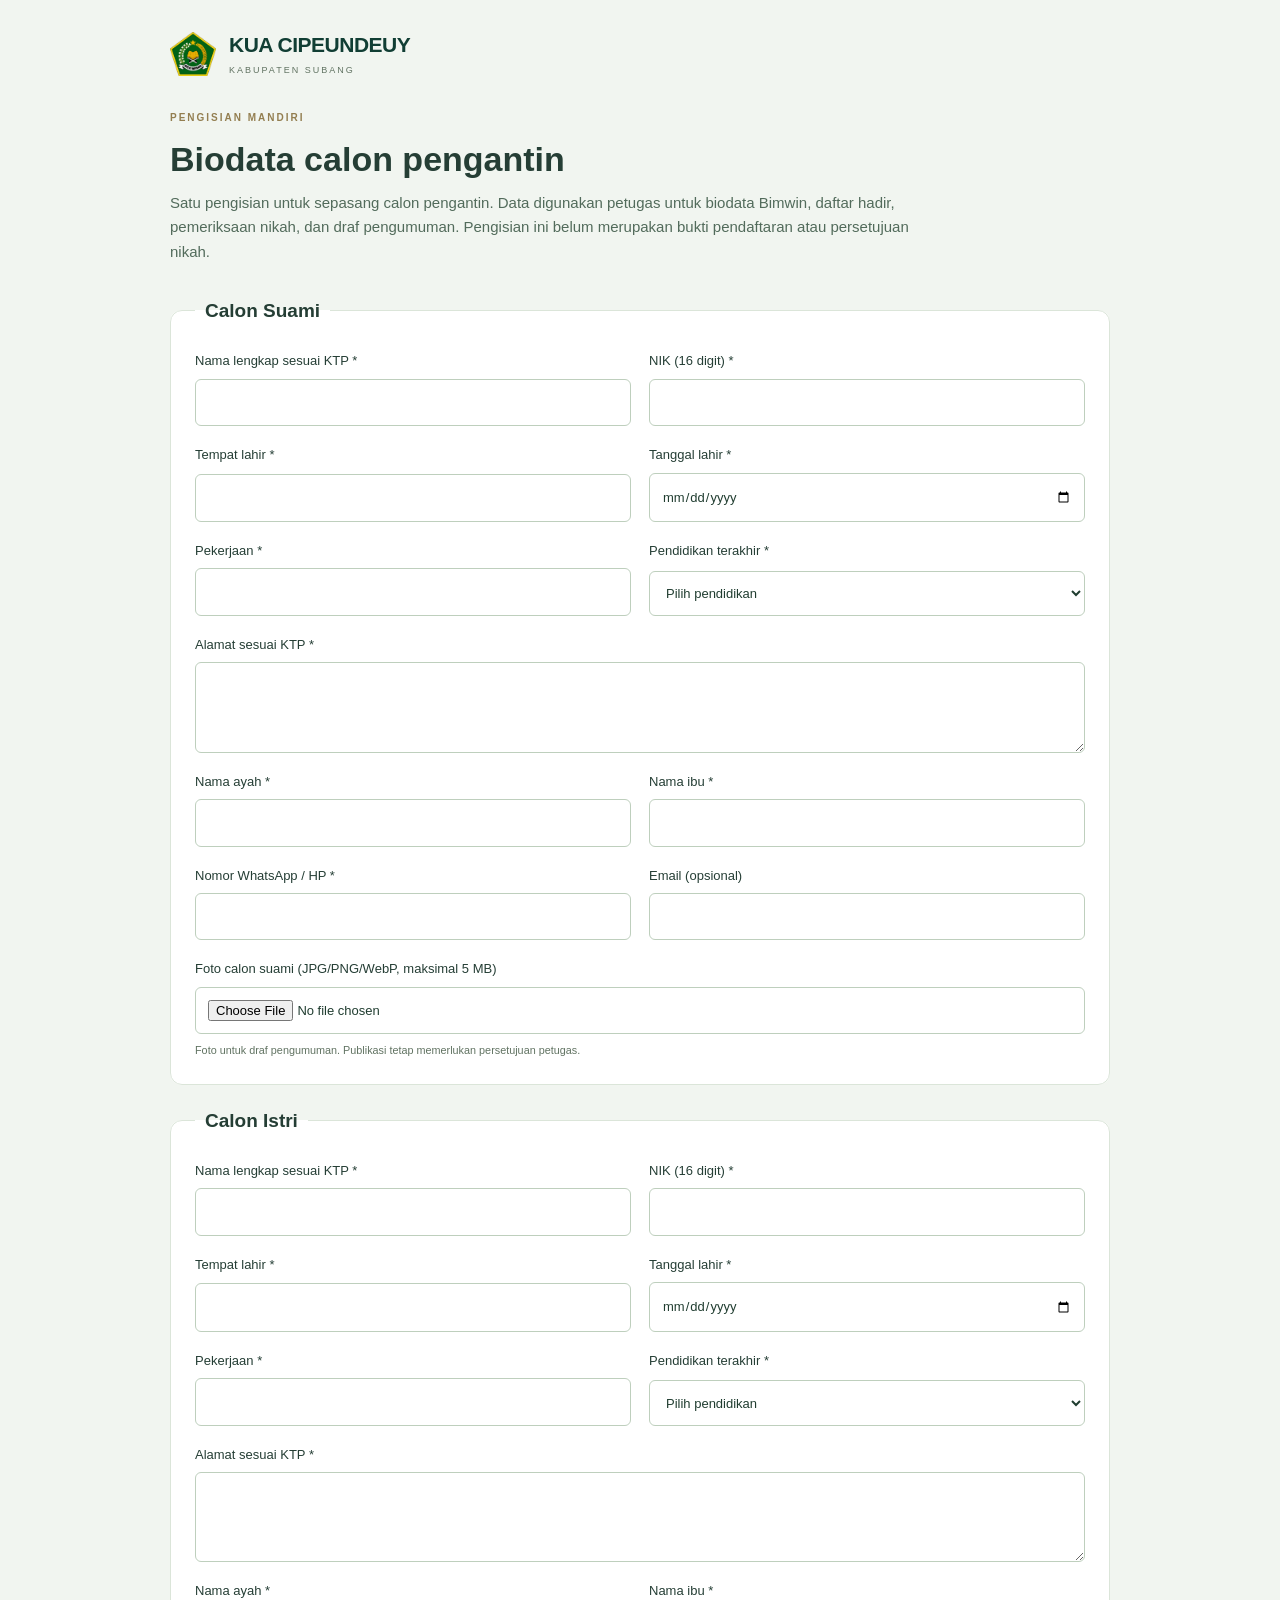
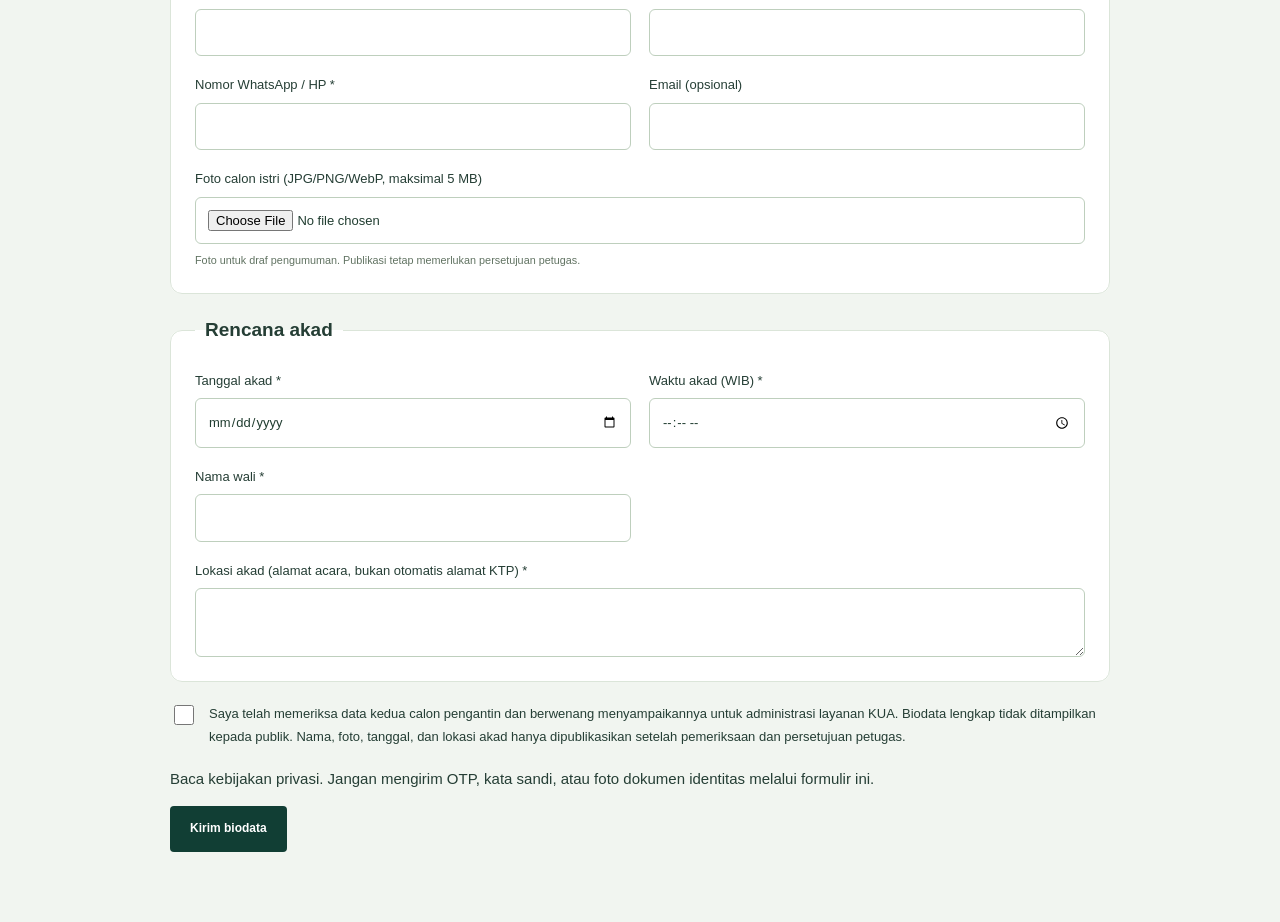
==== catin.html @ 98dfb54b "Add files via upload" ====
<!doctype html><html lang="id"><head><meta charset="utf-8"><meta name="viewport" content="width=device-width,initial-scale=1"><meta name="robots" content="noindex"><title>Biodata Calon Pengantin — KUA Cipeundeuy</title><link rel="icon" href="assets/logo-kemenag-resmi.png"><link rel="stylesheet" href="style.css"><link rel="stylesheet" href="catin.css"></head><body class="catin-page"><main class="catin-wrap"><a class="brand" href="./"><img src="assets/logo-kemenag-resmi.png" width="46" height="52" alt="Logo Kementerian Agama"><span><strong>KUA CIPEUNDEUY</strong><small>KABUPATEN SUBANG</small></span></a><div class="catin-heading"><span class="eyebrow">PENGISIAN MANDIRI</span><h1>Biodata calon pengantin</h1><p>Satu pengisian untuk sepasang calon pengantin. Data digunakan petugas untuk biodata Bimwin, daftar hadir, pemeriksaan nikah, dan draf pengumuman. Pengisian ini belum merupakan bukti pendaftaran atau persetujuan nikah.</p></div><form id="catinForm"><div id="catinFields"></div><label class="trap" aria-hidden="true">Biarkan kosong<input name="website" tabindex="-1" autocomplete="off"></label><label class="catin-check"><input type="checkbox" id="catinConsent" required>Saya telah memeriksa data kedua calon pengantin dan berwenang menyampaikannya untuk administrasi layanan KUA. Biodata lengkap tidak ditampilkan kepada publik. Nama, foto, tanggal, dan lokasi akad hanya dipublikasikan setelah pemeriksaan dan persetujuan petugas.</label><p><a href="./#privasi">Baca kebijakan privasi</a>. Jangan mengirim OTP, kata sandi, atau foto dokumen identitas melalui formulir ini.</p><p id="catinMessage" class="catin-status" role="status" aria-live="polite"></p><button class="button" id="sendCatin">Kirim biodata</button></form><section id="catinReceipt" class="catin-receipt" hidden></section></main><script type="module" src="catin-form.js"></script></body></html>
---- style.css ----
:root{--forest:#113e34;--green:#245f4c;--cream:#f7f6f0;--white:#fff;--gold:#be9a56;--ink:#253e35;--muted:#718077;--line:#e0e5dc;--soft:#eaf0e7}*{box-sizing:border-box}html{scroll-behavior:smooth;scroll-padding-top:96px}body{margin:0;color:var(--ink);background:var(--white);font:15px/1.65 'Segoe UI',Arial,sans-serif;-webkit-font-smoothing:antialiased}a{text-decoration:none;color:inherit}button,input,select{font:inherit}button,a,input,select,summary{touch-action:manipulation}button{cursor:pointer}button:focus-visible,a:focus-visible,input:focus-visible,summary:focus-visible,select:focus-visible{outline:3px solid var(--gold);outline-offset:4px}[hidden]{display:none!important}h1,h2,h3,p{margin:0}img{max-width:100%;display:block}svg{width:22px;height:22px;stroke:currentColor;fill:none;stroke-width:1.6;stroke-linecap:round;stroke-linejoin:round;flex-shrink:0}i{display:inline-flex;align-items:center;justify-content:center;font-style:normal}.container{width:min(1200px,calc(100% - 80px));margin:auto}.utility{background:var(--forest);color:#cbd9cf;font-size:10px;letter-spacing:1.2px;padding:8px 0}.utility .container{display:flex;justify-content:space-between}.utility a{letter-spacing:.2px}.utility strong{color:white;margin-left:10px;font-weight:500}.header{position:sticky;top:0;z-index:20;background:#fffffff5;backdrop-filter:blur(12px);border-bottom:1px solid var(--line)}.header-inner{height:90px;display:flex;align-items:center;justify-content:space-between;gap:24px}.brand{display:flex;align-items:center;gap:13px;flex-shrink:0}.brand img{object-fit:contain}.brand strong{display:block;font-size:21px;line-height:1.4;letter-spacing:-.5px;color:var(--forest)}.brand small{display:block;font-size:9px;letter-spacing:2px;color:var(--muted);margin-top:3px}.desktop-nav{display:flex;gap:27px;height:100%;align-items:center;font-size:12px}.desktop-nav a{position:relative;height:100%;display:flex;align-items:center;color:#66736a}.desktop-nav a.active{color:var(--forest);font-weight:600}.desktop-nav a.active:after{content:'';position:absolute;left:0;right:0;bottom:24px;height:2px;background:var(--gold)}.contact-top{padding:10px 16px;border:1px solid var(--line);display:flex;gap:14px;align-items:center;font-size:11px;border-radius:5px}.contact-top svg{width:15px;height:15px}.menu-toggle{display:none;background:none;border:0;color:var(--forest)}.mobile-menu{padding:10px 24px 22px;border-top:1px solid var(--line);background:white}.mobile-menu a{display:block;padding:10px 0;font-size:14px}.skip{position:fixed;top:-100px;left:20px;padding:10px;background:white;z-index:100}.skip:focus{top:10px}.eyebrow{font-size:10px;letter-spacing:2px;text-transform:uppercase;font-weight:600;color:#937e50;display:block}.serif{font-family:Georgia,'Times New Roman',serif;font-weight:400}.section{padding:70px 0}.section-head{display:flex;justify-content:space-between;align-items:end;gap:24px;margin-bottom:30px}.section-head h2{font:38px/1.2 Georgia,serif;letter-spacing:-.9px;margin-top:9px}.section-head p{font-size:13px;color:var(--muted);margin-top:12px;max-width:520px}.text-link{display:inline-flex;gap:15px;align-items:center;font-size:12px;font-weight:600;color:var(--green);border-bottom:1px solid #b6c8b6;padding-bottom:5px;white-space:nowrap}.text-link svg{width:16px;height:16px}.button{border:0;padding:13px 20px;border-radius:4px;background:var(--forest);color:white;display:inline-flex;gap:20px;align-items:center;font-size:12px;font-weight:600;justify-content:center}.button svg{width:16px;height:16px}.button.gold{background:#d8bf88;color:#1b3e31}.button.outline{background:transparent;border:1px solid var(--line);color:var(--forest)}.button:hover{filter:brightness(1.08)}
/* Opening composition */
.hero{background:var(--cream);padding:34px 0 0}.hero-grid{display:grid;grid-template-columns:1.15fr 1fr;gap:0;border-radius:8px;overflow:hidden;background:var(--forest);min-height:390px}.hero-copy{padding:48px 42px 45px;color:white;position:relative}.hero-copy:after{content:'';position:absolute;bottom:-90px;right:-70px;width:240px;height:240px;border:1px solid #ffffff0c;border-radius:50%;pointer-events:none}.hero-copy .eyebrow{color:#d1b77d;font-size:9px;display:flex;align-items:center;gap:10px}.hero-copy .eyebrow:before{content:'';height:1px;width:25px;background:#c6a86b}.hero h1{font:48px/1.13 Georgia,serif;letter-spacing:-1.2px;margin:22px 0 17px;position:relative;z-index:1}.hero h1 em{font-style:normal;color:#dfc68e}.hero-copy p{font-size:13px;color:#c3d4c8;max-width:380px;line-height:1.8}.hero-actions{display:flex;gap:24px;align-items:center;flex-wrap:wrap;margin-top:27px}.hero-actions .subtle{font-size:11px;color:#d4dfd5;display:flex;gap:8px;align-items:center}.hero-actions .subtle svg{width:16px}.hero-photo{position:relative;min-height:360px;background:#68806a;overflow:hidden}.hero-photo img{width:100%;height:100%;object-fit:cover;position:absolute;inset:0;filter:brightness(.86)}.hero-photo:after{content:'';position:absolute;inset:0;background:linear-gradient(0deg,#12352adc,transparent 70%)}.photo-caption{position:absolute;bottom:30px;left:30px;right:30px;z-index:1;color:white;display:flex;justify-content:space-between;gap:20px;align-items:end}.photo-caption small{color:#d7c48f;letter-spacing:1.5px;font-size:9px}.photo-caption strong{font:25px/1.3 Georgia;display:block;margin-top:7px}.photo-caption .photo-mark{border:1px solid #ffffff6b;width:40px;height:40px;display:grid;place-items:center;border-radius:50%}.quick-strip{display:grid;grid-template-columns:repeat(3,1fr);padding:24px 0;border-bottom:1px solid #dee3d8}.quick-strip a{display:flex;align-items:center;gap:15px;padding:2px 28px;border-right:1px solid #d9ded4}.quick-strip a:first-child{padding-left:0}.quick-strip a:last-child{border:0}.quick-strip svg{color:#778d6d;width:23px}.quick-strip strong{font-size:12px;display:block;font-weight:600}.quick-strip small{font-size:10px;color:var(--muted);display:block}.quick-strip .go{width:15px;margin-left:auto}.services{background:var(--cream);padding:48px 0 58px}.services .section-head{margin-bottom:26px}.search-box{display:flex;align-items:center;gap:12px;background:white;border:1px solid var(--line);border-radius:5px;padding:11px 14px;min-width:265px}.search-box svg{width:17px;color:#78907c}.search-box input{border:0;background:transparent;outline:0;min-width:0;width:100%;font-size:12px}.service-grid{display:grid;grid-template-columns:repeat(3,1fr);gap:15px}.service-card{padding:24px;background:#fff;border:1px solid #e0e4d9;border-radius:6px;position:relative;text-align:left;color:var(--ink);min-height:192px;transition:transform .18s,border-color .18s,box-shadow .18s}.service-card:hover{transform:translateY(-4px);border-color:#8fa58a;box-shadow:0 8px 26px #1d47330b}.service-card .s-icon{width:39px;height:39px;background:#eff3e9;border-radius:9px;color:#4d775b;display:grid;place-items:center}.service-card .s-icon svg{width:22px}.service-card .s-arrow{position:absolute;top:27px;right:24px;color:#99a88e}.service-card .s-arrow svg{width:17px}.service-card h3{font-size:15px;font-weight:600;letter-spacing:-.2px;margin:17px 0 7px}.service-card p{font-size:11px;color:var(--muted);max-width:280px;line-height:1.8}.service-card.featured{border-top:3px solid var(--gold);padding-top:22px}.service-note{font-size:10px;color:#7b846f;display:flex;gap:10px;margin-top:20px;align-items:center}.service-note svg{width:15px;height:15px}.empty{padding:30px;background:#f2f4ed;border:1px dashed #ccd7c8;border-radius:6px;color:var(--muted);font-size:13px;grid-column:1/-1}.empty strong{display:block;color:var(--ink);font-size:14px;margin-bottom:6px}.empty button{margin-top:14px}.announcement-section{background:#fff}.announcement-panel{display:grid;grid-template-columns: .7fr 1.3fr;gap:50px;align-items:start}.announcement-aside h2{font:38px/1.2 Georgia;margin:12px 0 18px;letter-spacing:-.8px}.announcement-aside p{color:var(--muted);font-size:13px;line-height:1.8;max-width:300px}.announcement-aside .text-link{margin-top:25px}.announcement-list{display:grid;gap:14px}.announcement-row{display:flex;gap:23px;align-items:center;background:#fafbf6;border:1px solid var(--line);padding:20px;border-radius:6px}.date-tile{text-align:center;background:#eaf0e6;border-radius:5px;min-width:62px;padding:9px 7px;line-height:1.1;color:var(--forest)}.date-tile small{font-size:9px;letter-spacing:1px;display:block}.date-tile strong{font:28px Georgia;display:block;margin:3px 0}.announcement-row h3{font:19px/1.4 Georgia;margin-bottom:4px}.announcement-row p{font-size:11px;color:var(--muted)}.announcement-row button{margin-left:auto;background:transparent;border:0;color:var(--green);padding:8px}.announcement-row svg{width:18px}.section-label{font-size:10px;color:var(--muted);display:flex;align-items:center;gap:7px;margin-bottom:13px}.dot{width:6px;height:6px;border-radius:50%;background:#628756;display:inline-block}.journey{background:#eef2e9}.journey-grid{display:grid;grid-template-columns:1fr 2fr;gap:70px}.journey h2{font:35px/1.2 Georgia;margin-top:12px}.steps{display:grid;grid-template-columns:repeat(4,1fr);gap:25px}.step-num{font:26px Georgia;color:var(--gold);padding-bottom:16px;border-bottom:1px solid #d5dfcf;display:block}.steps h3{font-size:12px;margin:17px 0 8px}.steps p{font-size:11px;color:var(--muted);line-height:1.8}.gallery-heading .text-link{margin-bottom:4px}.home-gallery{display:grid;grid-template-columns:1.1fr 1fr;gap:45px;align-items:center}.home-gallery-image{aspect-ratio:1.65;border-radius:6px;overflow:hidden;background:#e4eadf}.home-gallery-image img{width:100%;height:100%;object-fit:cover}.gallery-copy .pill{font-size:9px;letter-spacing:1px;background:var(--soft);padding:6px 10px;border-radius:3px;display:inline-block;color:var(--green)}.gallery-copy h3{font:30px/1.25 Georgia;margin:16px 0 12px}.gallery-copy p{font-size:13px;color:var(--muted);margin-bottom:20px}.gallery-copy small{color:#8a937f;font-size:10px;display:block;margin-bottom:15px}.cta{background:var(--cream);padding:0 0 65px}.cta-inner{background:var(--forest);border-radius:7px;padding:34px 40px;color:white;display:flex;justify-content:space-between;align-items:center;gap:25px}.cta h2{font:29px Georgia;margin-bottom:9px}.cta p{font-size:12px;color:#c2d2c5}.footer{background:#0c2f28;color:#a8beb0;padding-top:48px}.footer-top{display:grid;grid-template-columns:1.4fr .8fr .8fr 1.2fr;gap:35px;padding-bottom:40px}.brand.light strong{color:white;font-size:20px}.brand.light small{color:#a0b6a5}.footer h3{color:#e9eee5;font-size:11px;margin-bottom:17px;font-weight:600}.footer p{font-size:11px;line-height:1.9;margin-top:17px}.footer a:not(.brand){display:block;font-size:11px;margin-bottom:8px;overflow-wrap:anywhere}.footer-bottom{padding:18px 0;border-top:1px solid #ffffff13;display:flex;justify-content:space-between;gap:15px;font-size:9px;letter-spacing:.2px}.bottom-nav{display:none}
/* Inner pages */
.page-banner{background:var(--cream);padding:39px 0 42px;border-bottom:1px solid var(--line)}.breadcrumb{font-size:10px;color:#8c9688;margin-bottom:17px;display:flex;gap:10px;align-items:center}.breadcrumb a{color:var(--green)}.page-banner h1{font:46px/1.2 Georgia;letter-spacing:-1px;margin:8px 0 13px}.page-banner p{font-size:13px;color:var(--muted);max-width:620px}.page-content{padding:48px 0 70px;min-height:45vh}.page-nav{display:flex;gap:7px;flex-wrap:wrap;border-bottom:1px solid var(--line);padding-bottom:20px;margin-bottom:30px}.tab{padding:9px 16px;border:1px solid var(--line);border-radius:4px;background:white;color:var(--muted);font-size:11px}.tab.active{background:var(--forest);color:white;border-color:var(--forest)}.profile-intro{display:grid;grid-template-columns:1.1fr 1fr;gap:65px;margin-bottom:55px}.profile-intro h2{font:34px/1.25 Georgia;margin-bottom:18px}.profile-intro p{font-size:13px;color:var(--muted);line-height:1.9;margin-bottom:14px}.profile-facts{background:var(--soft);border-radius:7px;padding:30px}.profile-facts div{padding:14px 0;border-bottom:1px solid #d6dfd0;font-size:12px}.profile-facts div:last-child{border:0}.profile-facts small{color:var(--muted);display:block;font-size:10px}.profile-facts strong{font-weight:600}.timeline{display:grid;grid-template-columns:repeat(3,1fr);gap:30px;margin-top:25px}.timeline article{border-top:2px solid #c0a36c;padding-top:22px}.timeline .year{font:33px Georgia;color:var(--gold)}.timeline h3{font-size:14px;margin:12px 0 8px}.timeline p{font-size:12px;color:var(--muted)}.people-grid{display:grid;grid-template-columns:repeat(4,1fr);gap:22px}.person{border:1px solid var(--line);border-radius:6px;overflow:hidden;background:white}.person-img{aspect-ratio:1.1;background:#edf1e8;display:flex;align-items:center;justify-content:center;color:#809476;font:44px Georgia;overflow:hidden}.person-img img{width:100%;height:100%;object-fit:cover;object-position:50% 20%}.person-body{padding:18px}.person h3{font-size:14px;line-height:1.5;font-weight:600}.person p{font-size:11px;color:var(--muted);margin-top:7px}.person .period{display:inline-block;background:var(--soft);padding:4px 7px;margin-bottom:9px;border-radius:3px;font-size:9px;color:var(--green)}.leadership{margin-top:60px}.leadership h2{font:32px Georgia;margin-bottom:24px}.gallery-grid{display:grid;grid-template-columns:repeat(3,1fr);gap:24px}.gallery-item{border:1px solid var(--line);border-radius:6px;overflow:hidden;text-align:left;padding:0;background:white;color:var(--ink)}.gallery-item .media{aspect-ratio:1.5;overflow:hidden;background:var(--soft)}.gallery-item img,.gallery-item video{width:100%;height:100%;object-fit:cover;transition:transform .3s}.gallery-item:hover img{transform:scale(1.04)}.gallery-item .info{padding:20px}.gallery-item small{color:#8b997f;font-size:9px;text-transform:uppercase;letter-spacing:1px}.gallery-item h3{font:23px/1.3 Georgia;margin:10px 0}.gallery-item p{font-size:11px;color:var(--muted)}.contact-layout{display:grid;grid-template-columns:1fr 1.2fr;gap:55px}.contact-layout h2{font:31px Georgia;margin-bottom:22px}.contact-list{display:grid;gap:0}.contact-list a{padding:20px 0;display:flex;align-items:start;gap:18px;border-bottom:1px solid var(--line)}.contact-list svg{color:#79966c}.contact-list small{display:block;color:var(--muted);font-size:10px;margin-bottom:4px}.contact-list strong{font-size:13px;font-weight:600;overflow-wrap:anywhere}.location-panel{background:var(--soft);border:1px solid var(--line);border-radius:7px;padding:32px;position:relative;overflow:hidden;min-height:370px;display:flex;flex-direction:column;justify-content:end}.location-pattern{position:absolute;inset:0;background:linear-gradient(45deg,transparent 44%,#d5dfcf 45%,#d5dfcf 47%,transparent 48%),linear-gradient(-25deg,transparent 40%,#fff 41%,#fff 43%,transparent 44%);opacity:.7}.location-panel>div:not(.location-pattern){position:relative}.location-panel .pin{background:var(--forest);color:#d7bb7d;width:58px;height:58px;border-radius:50%;display:grid;place-items:center;margin-bottom:30px;box-shadow:0 0 0 12px #113e3410}.location-panel h3{font:29px Georgia;margin-bottom:10px}.location-panel p{font-size:12px;color:var(--muted);max-width:280px}.location-panel .button{margin-top:22px}.contact-notice{font-size:11px;color:var(--muted);margin-top:25px}.faq{margin-top:55px;max-width:850px}.faq h2{font:32px Georgia;margin-bottom:20px}.faq details{padding:18px 0;border-bottom:1px solid var(--line);font-size:13px}.faq summary{cursor:pointer;font-weight:600}.faq details p{font-size:12px;color:var(--muted);margin-top:12px;line-height:1.9}.stats-grid{display:grid;grid-template-columns:1fr 1fr;gap:20px;margin-bottom:25px}.stat{border:1px solid var(--line);border-radius:6px;padding:26px;background:#fbfcf8}.stat small{display:block;color:var(--muted);font-size:11px}.stat strong{font:35px Georgia;margin:7px 0;display:block}.stat span{font-size:10px;color:var(--muted)}.chart-panel{padding:28px;border:1px solid var(--line);border-radius:6px}.chart-panel h2{font:27px Georgia}.chart-panel p{font-size:11px;color:var(--muted);margin:10px 0 25px}.bar-chart{display:flex;align-items:end;gap:14px;min-height:220px;overflow-x:auto;padding:25px 5px 15px}.bar-item{min-width:40px;flex:1;text-align:center;font-size:10px;color:var(--muted)}.bar{width:70%;margin:7px auto;background:#41705b;border-radius:4px 4px 0 0;min-height:3px}.private-note{margin-top:22px;background:var(--soft);padding:20px;font-size:12px;color:var(--green);border-radius:6px}.private-note strong{display:block;margin-bottom:5px}.info-layout{max-width:950px}.info-layout .announcement-row{padding:25px}.service-subhead{margin:50px 0 20px;font:30px Georgia}dialog{width:min(640px,calc(100% - 32px));max-height:88vh;border:0;border-radius:10px;padding:28px;color:var(--ink);box-shadow:0 25px 100px #0003}dialog::backdrop{background:#0c3129bc;backdrop-filter:blur(4px)}.dialog-top{display:flex;justify-content:space-between;align-items:center;margin-bottom:18px}.icon-button{border:0;width:34px;height:34px;background:#eef2e8;color:var(--green);border-radius:50%;display:grid;place-items:center}.icon-button svg{width:17px}dialog h2{font:32px/1.25 Georgia;margin:12px 0 17px}dialog p{font-size:13px;color:var(--muted);line-height:1.9;margin-bottom:14px}dialog h3{font-size:13px;margin:21px 0 10px}dialog ul,dialog ol{padding-left:20px;font-size:12px;color:var(--muted);line-height:1.9}dialog .dialog-actions{display:flex;gap:12px;margin-top:25px;flex-wrap:wrap}.dialog-image{width:100%;max-height:55vh;object-fit:contain;border-radius:5px;background:var(--cream)}.couple{display:grid;grid-template-columns:1fr 1fr;gap:18px;margin:20px 0}.couple img{width:90px;height:110px;object-fit:cover;border-radius:6px;margin:auto}.couple div{text-align:center}.couple h3{font-size:13px;margin:10px 0 0}.couple small{font-size:10px;color:var(--muted)}.dialog-meta{background:var(--soft);padding:18px;border-radius:5px;font-size:12px}.dialog-meta p{margin:4px 0}.loading{color:var(--muted);font-size:12px;padding:25px 0;display:flex;align-items:center;gap:10px}.loading:before{content:'';width:12px;height:12px;border:2px solid #dce5d5;border-top-color:var(--green);border-radius:50%;animation:spin 1s linear infinite}@keyframes spin{to{transform:rotate(360deg)}}.page-content .search-box{max-width:400px;margin-bottom:25px}.preview-note{font-size:10px;color:var(--muted);margin-top:12px}
@media(min-width:1400px){.hero-grid{min-height:420px}.hero h1{font-size:53px}.hero-copy{padding:50px}}
@media(max-width:1050px){.container{width:calc(100% - 48px)}.desktop-nav{gap:17px}.brand strong{font-size:18px}.contact-top{display:none}.hero h1{font-size:44px}.hero-copy{padding:35px}.journey-grid{grid-template-columns:1fr;gap:30px}.people-grid{grid-template-columns:repeat(3,1fr)}.footer-top{grid-template-columns:1.2fr 1fr;gap:30px}.announcement-panel{gap:30px}.service-card{padding:20px}.hero-actions{gap:15px}.quick-strip a{padding:2px 18px}}
@media(max-width:720px){.container{width:calc(100% - 36px)}body{font-size:14px}.utility{font-size:8px;padding:7px 0;letter-spacing:.7px}.utility a{display:none}.header-inner{height:74px;gap:15px}.brand img{width:36px;height:42px}.brand strong{font-size:18px}.brand small{font-size:8px;letter-spacing:1.4px}.brand{gap:10px}.desktop-nav{display:none}.menu-toggle{display:grid;place-items:center;padding:9px}.header{position:sticky}.hero{padding-top:18px}.hero-grid{grid-template-columns:1fr;min-height:0;border-radius:6px}.hero-copy{padding:30px 24px 32px}.hero-copy .eyebrow{font-size:8px;letter-spacing:1.5px}.hero h1{font-size:38px;letter-spacing:-1px;margin:18px 0 14px}.hero-copy p{font-size:12px;max-width:100%;line-height:1.8}.hero-actions{margin-top:23px;gap:17px}.hero-actions .button{padding:12px 16px;font-size:11px;gap:13px}.hero-actions .subtle{font-size:10px}.hero-photo{display:none}.quick-strip{grid-template-columns:1fr 1fr;padding:19px 0;gap:0}.quick-strip a{padding:2px 0;gap:9px}.quick-strip a:nth-child(2){padding-left:17px;border:0}.quick-strip a:last-child{display:none}.quick-strip svg{width:19px}.quick-strip strong{font-size:10px}.quick-strip small{font-size:9px}.quick-strip .go{display:none}.section{padding:44px 0}.services{padding:33px 0 37px}.section-head{display:block;margin-bottom:22px}.section-head h2{font-size:31px;letter-spacing:-.7px}.section-head p{font-size:12px;margin-top:10px}.eyebrow{font-size:9px;letter-spacing:1.7px}.section-head .text-link{margin-top:18px;font-size:11px}.search-box{min-width:0;width:100%;padding:10px 12px;margin-top:18px}.search-box input{font-size:16px}.service-grid{grid-template-columns:repeat(2,minmax(0,1fr));gap:10px}.service-card{min-height:210px;padding:17px 15px}.service-card.featured{padding-top:15px}.service-card .s-icon{width:34px;height:34px;border-radius:7px}.service-card .s-icon svg{width:19px}.service-card .s-arrow{top:22px;right:14px}.service-card .s-arrow svg{width:13px}.service-card h3{font-size:13px;line-height:1.5;margin-top:15px;overflow-wrap:anywhere}.service-card p{font-size:10px;line-height:1.8}.service-note{font-size:9px;align-items:start;margin-top:16px}.service-note svg{margin-top:2px}.announcement-panel{grid-template-columns:1fr;gap:24px}.announcement-aside h2{font-size:31px;margin:10px 0 12px}.announcement-aside p{font-size:12px;max-width:100%}.announcement-aside .text-link{margin-top:16px;font-size:11px}.announcement-row{padding:16px;gap:14px}.announcement-row h3{font-size:17px}.announcement-row p{font-size:10px}.date-tile{min-width:50px;padding:8px 5px}.date-tile strong{font-size:25px}.date-tile small{font-size:8px}.announcement-row button{padding:3px}.journey-grid{gap:25px}.journey h2{font-size:30px;max-width:300px}.steps{grid-template-columns:repeat(2,1fr);gap:25px}.step-num{font-size:25px;padding-bottom:10px}.steps h3{font-size:12px;margin-top:13px}.steps p{font-size:11px}.home-gallery{grid-template-columns:1fr;gap:22px}.gallery-copy h3{font-size:26px;margin:12px 0 10px}.gallery-copy p{font-size:12px}.gallery-copy .text-link{font-size:11px}.cta{padding-bottom:40px}.cta-inner{padding:26px;display:block}.cta h2{font-size:27px;line-height:1.3}.cta p{font-size:11px}.cta .button{margin-top:22px}.footer{padding-top:35px}.footer-top{grid-template-columns:1fr 1fr;gap:28px 20px;padding-bottom:30px}.footer-top>div:first-child{grid-column:1/-1}.footer-top>div:last-child{grid-column:1/-1}.footer p{font-size:11px;margin-top:12px}.footer h3{margin-bottom:13px}.footer-bottom{display:block;font-size:9px;padding-bottom:98px}.footer-bottom span{display:block;margin-bottom:7px}.bottom-nav{display:flex;position:fixed;bottom:0;left:0;right:0;z-index:25;background:#fffffff7;backdrop-filter:blur(15px);border-top:1px solid #dbe3d6;justify-content:space-around;padding:9px 10px calc(9px + env(safe-area-inset-bottom));box-shadow:0 -5px 24px #123c3107}.bottom-nav a{display:flex;flex-direction:column;align-items:center;gap:4px;font-size:9px;color:#83907f;min-width:60px}.bottom-nav a svg{width:20px;height:20px}.bottom-nav a.active{color:var(--forest);font-weight:600}.page-banner{padding:25px 0 30px}.page-banner h1{font-size:36px}.page-banner p{font-size:12px}.breadcrumb{font-size:9px;margin-bottom:14px}.page-content{padding:30px 0 45px}.profile-intro{grid-template-columns:1fr;gap:22px;margin-bottom:36px}.profile-intro h2{font-size:29px}.profile-intro p{font-size:12px}.profile-facts{padding:20px}.timeline{grid-template-columns:1fr;gap:25px}.timeline article{display:grid;grid-template-columns:70px 1fr;gap:0 15px;padding-top:17px}.timeline .year{grid-row:span 2;font-size:29px}.timeline h3{margin:0 0 6px}.timeline p{font-size:11px}.people-grid{grid-template-columns:repeat(2,minmax(0,1fr));gap:12px}.person-body{padding:14px}.person h3{font-size:12px}.person p{font-size:10px}.leadership{margin-top:38px}.leadership h2{font-size:27px}.gallery-grid{grid-template-columns:1fr}.gallery-item h3{font-size:24px}.contact-layout{grid-template-columns:1fr;gap:28px}.contact-layout h2{font-size:29px;margin-bottom:10px}.location-panel{min-height:320px;padding:25px}.contact-list strong{font-size:12px}.contact-list a{padding:16px 0}.faq{margin-top:35px}.faq h2{font-size:28px}.faq details{font-size:12px}.stats-grid{gap:12px}.stat{padding:18px}.stat strong{font-size:27px}.stat small{font-size:10px}.chart-panel{padding:20px}.chart-panel h2{font-size:24px}.page-nav{gap:6px;margin-bottom:23px;padding-bottom:17px}.tab{font-size:10px;padding:8px 12px}.info-layout .announcement-row{padding:17px}.private-note{font-size:11px}.service-subhead{font-size:27px}.empty{font-size:12px;padding:23px}dialog{padding:22px;max-height:85vh}dialog h2{font-size:28px}dialog p{font-size:12px}.dialog-actions .button{width:100%}}
@media(prefers-reduced-motion:reduce){*,*::before,*::after{scroll-behavior:auto!important;animation:none!important;transition:none!important}}
.hero-title-mobile{display:none}@media(max-width:720px){.hero-title-desktop{display:none}.hero-title-mobile{display:block}.hero h1{font-size:31px;line-height:1.17}.hero-copy{padding:25px 22px}.hero-copy p{font-size:11px}.hero-actions{margin-top:20px}.hero-actions .subtle{font-size:9px}.hero-actions .button{padding:11px 13px}.hero-actions{gap:12px}}
.hero-grid{grid-template-columns:1.2fr 1fr}.hero-service-panel{margin:28px 28px 28px 0;background:#f3f2e8;border:1px solid #d5d9c4;border-radius:5px;padding:28px 30px;align-self:stretch;color:var(--forest)}.hero-service-panel .eyebrow{font-size:9px;color:#8f7a47}.hero-service-panel h2{font:32px/1.15 Georgia;margin:14px 0 12px;letter-spacing:-.7px}.hero-service-panel>p{font-size:11px;line-height:1.7;color:#7b8370;margin-bottom:18px}.hero-service-panel>a{display:flex;justify-content:space-between;align-items:center;gap:12px;padding:14px 0;border-top:1px solid #d7ddcd;font-size:11px;font-weight:600}.hero-service-panel>a>span{display:flex;gap:12px;align-items:center}.hero-service-panel>a svg{width:17px;height:17px;color:#678763}.hero-panel-note{display:flex;align-items:center;gap:8px;color:#839078;font-size:9px;margin-top:15px}.hero-panel-note svg{width:14px;height:14px}.practical-layout{display:grid;grid-template-columns:1fr 1.25fr;gap:70px;align-items:start}.practical-layout h2{font:37px/1.2 Georgia;margin:12px 0 15px}.practical-layout>div>p{font-size:12px;color:var(--muted);max-width:330px;margin-bottom:24px}.practical-faq details{padding:20px 0;border-bottom:1px solid var(--line)}.practical-faq summary{font-size:13px;font-weight:600;cursor:pointer}.practical-faq p{font-size:12px;color:var(--muted);line-height:1.9;padding-top:14px}@media(max-width:720px){.hero-grid{grid-template-columns:1fr}.hero-service-panel{display:none}.practical-layout{grid-template-columns:1fr;gap:12px}.practical-layout h2{font-size:30px}.practical-layout>div>p{font-size:12px}.practical-faq summary{font-size:12px}.practical-faq details{padding:17px 0}}
.marriage-hero{background:linear-gradient(115deg,#12473d,#277363);padding:30px 0 48px;color:white;position:relative;overflow:hidden}.marriage-hero:before{content:'';position:absolute;inset:0;background:repeating-linear-gradient(45deg,transparent,transparent 45px,#ffffff03 46px,#ffffff03 47px);pointer-events:none}.marriage-hero .container{position:relative}.marriage-hero .breadcrumb{color:#b2cbc0}.marriage-hero .breadcrumb a{color:#dfc58d}.marriage-hero .eyebrow{color:#dbc68f}.marriage-hero-content{display:flex;justify-content:space-between;align-items:center;gap:40px}.marriage-hero h1{font:46px/1.18 Georgia;letter-spacing:-1px;margin:17px 0}.marriage-hero h1 em{font-style:normal;color:#dfc48a}.marriage-hero p{font-size:13px;color:#c5d9ce;max-width:540px}.marriage-outline{color:white!important;border:1px solid #ffffff48!important;background:#ffffff0b!important}.marriage-emblem{width:210px;height:235px;border:1px solid #bfab6850;border-radius:110px 110px 5px 5px;display:flex;flex-direction:column;align-items:center;justify-content:center;gap:22px;color:#d1bc7b}.marriage-emblem svg{width:49px;height:49px;stroke-width:1}.marriage-emblem span{font-size:9px;line-height:2.1;letter-spacing:3px;text-align:center}.marriage-guide-grid{display:grid;grid-template-columns:repeat(3,1fr);gap:22px}.marriage-guide{border:1px solid var(--line);border-radius:7px;overflow:hidden;transition:.2s;background:white}.marriage-guide:hover{transform:translateY(-4px);box-shadow:0 8px 25px #113e340d;border-color:#8da283}.guide-art{height:104px;background:#eef2e7;display:flex;justify-content:space-between;align-items:center;padding:25px 27px;position:relative;overflow:hidden}.guide-art:after{content:'';width:130px;height:130px;border:1px solid #b7c9ab55;position:absolute;right:20px;top:-55px;border-radius:50%}.guide-art svg{width:44px;height:44px;color:#64805e;stroke-width:1.1}.guide-number{font:45px Georgia;color:#c7d3bb}.marriage-guide.primary .guide-art{background:var(--forest)}.marriage-guide.primary .guide-art svg{color:#d7bc7d}.marriage-guide.primary .guide-number{color:#496b4f}.guide-content{padding:24px}.guide-category{font-size:8px;letter-spacing:1.4px;color:#9a864e}.guide-content h3{font:23px/1.3 Georgia;margin:9px 0 10px}.guide-content p{font-size:12px;color:var(--muted);min-height:40px}.guide-action{display:flex;align-items:center;justify-content:space-between;margin-top:20px;font-size:11px;font-weight:600;color:var(--green);padding-top:14px;border-top:1px solid var(--line)}.guide-action svg{width:16px}.source-note{display:flex;gap:10px;margin-top:23px;font-size:10px;color:var(--muted);max-width:900px}.source-note svg{width:16px;height:16px;flex-shrink:0;margin-top:2px}.source-note a{color:var(--green);text-decoration:underline}.document-section{background:var(--cream)}.document-layout{display:grid;grid-template-columns:1fr 1.25fr;gap:80px}.document-layout h2{font:36px Georgia;margin:12px 0 16px}.document-layout p{font-size:12px;line-height:1.8;color:var(--muted);max-width:340px}.check-progress{display:block;margin:24px 0 15px;font-size:11px;color:#6c875d;font-weight:600}.document-checks label{display:flex;gap:14px;align-items:center;background:white;border:1px solid var(--line);padding:17px 19px;margin-bottom:10px;border-radius:4px;cursor:pointer;font-size:12px}.document-checks label input{width:16px;height:16px;accent-color:var(--forest);flex-shrink:0}.document-checks label input:checked+span{color:#708067;text-decoration:line-through}.document-checks svg{width:16px;margin-left:auto;color:#9aac8f}.document-checks small{display:block;font-size:10px;color:var(--muted);margin-top:15px}.marriage-steps{display:grid;grid-template-columns:repeat(4,1fr);gap:25px}.marriage-steps article{border-top:1px solid var(--line);padding-top:20px}.marriage-steps article>span{font:28px Georgia;color:var(--gold)}.marriage-steps h3{font-size:14px;margin:14px 0 8px}.marriage-steps p{font-size:12px;color:var(--muted)}.marriage-help{background:#f6f8f2}.desktop-nav{gap:22px}@media(max-width:1050px){.desktop-nav{gap:15px}.marriage-guide-grid{gap:15px}.document-layout{gap:35px}}@media(max-width:720px){.marriage-hero{padding:24px 0 33px}.marriage-hero h1{font-size:33px;letter-spacing:-.8px}.marriage-hero p{font-size:12px}.marriage-hero .hero-actions{gap:10px}.marriage-hero .hero-actions .button{width:100%}.marriage-emblem{display:none}.marriage-guide-grid{grid-template-columns:repeat(2,minmax(0,1fr));gap:11px}.guide-art{height:82px;padding:17px}.guide-art svg{width:32px;height:32px}.guide-number{font-size:31px}.guide-content{padding:16px 13px}.guide-category{font-size:7px;letter-spacing:.7px}.guide-content h3{font:19px/1.25 Georgia;margin:10px 0}.guide-content p{font-size:10px;min-height:54px}.guide-action{font-size:9px;gap:7px;margin-top:14px;padding-top:11px}.guide-action svg{width:13px;flex-shrink:0}.source-note{font-size:9px}.document-layout{grid-template-columns:1fr;gap:25px}.document-layout h2{font-size:29px}.document-checks label{font-size:11px;padding:15px}.marriage-steps{grid-template-columns:repeat(2,1fr);gap:24px}.marriage-steps h3{font-size:12px}.marriage-steps p{font-size:11px}.check-progress{margin-top:17px}}
/* Institutional identity and footer */
.header .brand{gap:14px}.header .brand img{width:60px;height:68px;object-fit:contain;flex-shrink:0}.header .brand strong{font-size:23px;letter-spacing:.2px;font-weight:750;line-height:1.25}.header .brand small{font-size:8px;letter-spacing:1px;margin-top:6px;color:#718076}.header-inner{height:100px}.desktop-nav{gap:20px}.official-footer{position:relative;background:linear-gradient(115deg,#12392f,#102e28);padding-top:62px}.official-footer:before{content:'';position:absolute;inset:0;pointer-events:none;opacity:.3;background-image:repeating-linear-gradient(45deg,transparent,transparent 27px,#ffffff08 28px,#ffffff08 29px,transparent 30px),repeating-linear-gradient(-45deg,transparent,transparent 27px,#ffffff07 28px,#ffffff07 29px,transparent 30px)}.official-footer>.container{position:relative}.official-footer .footer-top{grid-template-columns:1.7fr 1fr 1fr 1fr;gap:55px;padding-bottom:48px}.official-footer .brand{gap:14px}.official-footer .brand img{width:60px;height:68px;flex-shrink:0}.official-footer .brand strong{font-size:20px;font-weight:700;letter-spacing:.15px}.official-footer .brand small{color:#c3b98b;font-size:9px;letter-spacing:.6px;line-height:1.7;margin-top:5px}.official-footer .footer-description{font-size:12px;line-height:1.9;color:#acc0b4;margin:27px 0 30px}.footer-contact{display:grid;gap:10px;margin-bottom:25px}.official-footer .footer-contact>a,.footer-contact>div{display:flex;gap:10px;align-items:start;font-size:11px;line-height:1.8;margin:0}.footer-contact svg{width:15px;height:15px;color:#b99c5c;margin-top:2px;flex-shrink:0}.official-footer .footer-map{display:inline-flex!important;align-items:center;gap:9px;padding:9px 13px;background:#ffffff0a;border:1px solid #ffffff2b;border-radius:5px;color:#e4eae0;font-size:10px!important}.footer-map svg{width:15px;height:15px}.footer-social{display:flex;gap:14px;margin-top:10px}.official-footer .footer-social a{display:grid;place-items:center;width:23px;height:27px;color:#b9ccc0;margin:0}.footer-social svg{width:17px;height:17px}.footer-social a:hover{color:#dfc48a}.official-footer .footer-links h3{font-size:13px;position:relative;padding-bottom:14px;margin:0 0 16px;color:#f1f4ec;font-weight:600}.official-footer .footer-links h3:after{content:'';position:absolute;left:0;bottom:0;width:28px;height:2px;background:#bda15f}.official-footer .footer-links a{font-size:11px;line-height:1.8;margin:0 0 13px;padding-left:13px;position:relative;color:#b2c4b8}.official-footer .footer-links a:before{content:'›';position:absolute;left:0;top:0;color:#c2a15f;font-weight:bold}.official-footer .footer-links a:hover{color:#f0d69b}.official-footer .footer-bottom{display:flex;align-items:center;justify-content:space-between;gap:20px;border-top:1px solid #ffffff10;padding:22px 0;font-size:10px;color:#91aa9a}.official-footer .footer-bottom>span{display:block}.official-footer .footer-bottom #year{display:inline}.official-footer .footer-backtop{display:grid!important;place-items:center;width:37px;height:37px;border:1px solid #ffffff20;border-radius:50%;background:#ffffff08;margin:0!important;color:#ddc48c;flex-shrink:0}.footer-backtop svg{width:18px;height:18px;transform:rotate(-90deg)}@media(max-width:1100px){.header .brand strong{font-size:20px}.header .brand small{font-size:7px;letter-spacing:.5px}.desktop-nav{gap:16px}.official-footer .footer-top{gap:30px;grid-template-columns:1.5fr 1fr 1fr 1fr}}@media(max-width:900px) and (min-width:721px){.header .brand img{width:49px;height:57px}.header .brand strong{font-size:18px}.header .brand small{max-width:175px;font-size:7px}.desktop-nav{font-size:10px;gap:12px}}@media(max-width:720px){.header-inner{height:86px}.header .brand{gap:11px}.header .brand img{width:46px;height:54px}.header .brand strong{font-size:19px;letter-spacing:.2px}.header .brand small{font-size:7px;letter-spacing:.45px;max-width:190px;line-height:1.5;margin-top:4px}.menu-toggle{padding:5px}.official-footer{padding-top:35px}.official-footer .footer-top{grid-template-columns:1fr 1fr;gap:28px 25px;padding-bottom:30px}.official-footer .footer-identity{grid-column:1/-1}.official-footer .footer-links:last-child{grid-column:1/-1}.official-footer .footer-links:last-child{display:grid;grid-template-columns:1fr 1fr;gap:0 25px}.official-footer .footer-links:last-child h3{grid-column:1/-1}.official-footer .brand img{width:54px;height:63px}.official-footer .brand strong{font-size:20px}.official-footer .brand small{font-size:8px}.official-footer .footer-description{margin:20px 0 23px;font-size:11px}.footer-contact{gap:9px;margin-bottom:20px}.official-footer .footer-contact>a,.footer-contact>div{font-size:11px}.official-footer .footer-links h3{font-size:12px}.official-footer .footer-links a{font-size:11px;margin-bottom:12px}.official-footer .footer-bottom{padding:20px 0 98px;font-size:9px;align-items:start}.official-footer .footer-bottom>span{max-width:260px;line-height:1.8}.official-footer .footer-backtop{width:32px;height:32px}}@media(max-width:360px){.header .brand strong{font-size:17px}.header .brand small{max-width:175px;font-size:6.5px}.header .brand img{width:42px;height:50px}.header .brand{gap:8px}}
.desktop-nav a{text-transform:uppercase;font-size:10px;letter-spacing:.3px}@media(max-width:900px) and (min-width:721px){.desktop-nav a{font-size:9px;letter-spacing:0}}
/* Service-first public portal, following the Bimas Islam service menu pattern. */
.direct-home{background:#f1f7f4;padding:32px 0 38px;position:relative;min-height:510px}.direct-home:before{content:'';position:absolute;top:0;right:0;width:45%;height:100%;pointer-events:none;opacity:.35;background:repeating-linear-gradient(45deg,transparent,transparent 42px,#d8e7dc 43px,#d8e7dc 44px,transparent 45px),repeating-linear-gradient(-45deg,transparent,transparent 42px,#d8e7dc 43px,#d8e7dc 44px,transparent 45px)}.direct-home>.container{position:relative}.direct-panel{padding:28px;background:white;border:1px solid #e0e9e2;border-radius:15px;box-shadow:0 8px 30px #184c3510}.direct-heading{display:flex;justify-content:space-between;align-items:center;gap:20px;border-bottom:1px solid #e6ece6;padding-bottom:22px;margin-bottom:23px}.direct-heading .eyebrow{font-size:9px;letter-spacing:1.4px;color:#377e68}.direct-heading h1{font:700 28px/1.3 'Segoe UI',Arial,sans-serif;letter-spacing:-.6px;margin-top:7px;color:#203a30}.all-services-link{display:inline-flex;align-items:center;gap:12px;color:#286e5c;background:#edf6f0;border:1px solid #d8e8dc;padding:10px 16px;border-radius:25px;font-size:11px;font-weight:600;white-space:nowrap}.all-services-link svg{width:16px;height:16px}.catalog-grid{display:grid;grid-template-columns:repeat(3,minmax(0,1fr));gap:16px}.catalog-card{border:1px solid #e2e9df;background:white;border-radius:10px;padding:22px;text-align:left;color:var(--ink);transition:background .15s,border-color .15s,transform .15s;display:flex;align-items:start;gap:18px;min-width:0}.catalog-card:hover{background:#f6faf5;border-color:#a8c4ae;transform:translateY(-2px)}.catalog-symbol{width:46px;height:46px;display:grid;place-items:center;flex-shrink:0;border-radius:11px;color:#2e7a61;background:#e6f3e9}.catalog-symbol svg{width:25px;height:25px;stroke-width:1.5}.catalog-card-body{display:block;min-width:0}.catalog-card-body small{color:#7c947f;font-size:9px;letter-spacing:.3px;display:block;margin-bottom:7px}.catalog-card h3{font-size:14px;font-weight:650;line-height:1.45;letter-spacing:-.1px;overflow-wrap:anywhere}.catalog-card p{font-size:11px;color:var(--muted);line-height:1.7;margin-top:9px}.catalog-action{display:inline-flex;align-items:center;gap:10px;font-size:10px;color:#708975;margin-top:16px}.catalog-action svg{width:13px;height:13px}.home-service-grid{gap:13px}.catalog-card.compact{background:#f3f7f3;border:1px solid #edf2eb;min-height:112px;align-items:center;gap:16px;padding:20px}.catalog-card.compact:hover{background:#e9f4ec;border-color:#b2d0bb}.catalog-card.compact h3{font-size:14px}.catalog-card.compact .catalog-action{margin-top:9px;font-size:9px}.direct-source{font-size:9px;color:#93a18f;margin-top:20px}.mobile-all-services{display:none}.direct-information{display:grid;grid-template-columns:repeat(3,1fr);gap:16px;margin-top:22px}.direct-information a{display:flex;gap:13px;align-items:center;background:#ffffffb8;border:1px solid #e1e9df;border-radius:9px;padding:17px 18px;min-width:0}.direct-information a>svg{width:15px;height:15px;color:#99ad95;margin-left:auto}.direct-info-icon{background:#e7f0e7;width:35px;height:35px;color:#5f8669;border-radius:8px;display:grid;place-items:center;flex-shrink:0}.direct-info-icon svg{width:19px;height:19px}.direct-information strong{font-size:12px;display:block;font-weight:600}.direct-information small{font-size:9px;color:#889781;display:block;margin-top:3px}.catalog-banner{background:#eef6f0;border-bottom:1px solid #dfebdf;padding:26px 0 30px}.catalog-banner h1{font:700 33px/1.3 'Segoe UI',Arial,sans-serif;margin:9px 0 10px;letter-spacing:-.5px}.catalog-banner p{font-size:11px;color:#7a8c78}.catalog-banner .eyebrow{color:#4b8066}.catalog-page{padding:30px 0 55px;background:#fbfcf9;min-height:50vh}.catalog-tools{display:flex;justify-content:space-between;align-items:center;gap:25px;margin-bottom:23px}.catalog-tools .search-box{margin:0;max-width:470px;width:100%;border-color:#d9e4d8;border-radius:8px}.standard-download{display:flex;align-items:center;gap:8px;font-size:10px;color:#5f8266;white-space:nowrap}.standard-download svg{width:16px;height:16px}.category-filters{display:flex;gap:8px;flex-wrap:wrap;margin-bottom:23px}.category-filter{border:1px solid #dde6d9;background:white;border-radius:6px;padding:9px 12px;color:#6c806a;font-size:10px;display:flex;gap:9px;align-items:center}.category-filter.active{background:#236950;border-color:#236950;color:white}.category-filter span{font-size:8px;min-width:18px;height:18px;border-radius:10px;background:#eef3e9;color:#7a9276;display:grid;place-items:center}.category-filter.active span{background:#ffffff21;color:#e9f1e1}.catalog-results{font-size:10px;color:#8b9983;margin-bottom:16px}.catalog-footnote{font-size:10px;color:#8a987e;margin-top:24px}.standard-detail{background:#f2f6ed;border:1px solid #dce6d6;padding:18px;border-radius:6px;display:grid;gap:10px;margin:20px 0}.standard-detail small{font-size:8px;letter-spacing:1px;color:#8b9979}.standard-detail strong{font-size:13px;font-weight:600;line-height:1.6}.standard-detail>span{font-size:10px;color:#7f9075}@media(max-width:1050px){.catalog-grid{grid-template-columns:repeat(2,minmax(0,1fr))}.catalog-card.compact{min-height:112px}.direct-information{gap:11px}.direct-information a{padding:15px 12px}.direct-information strong{font-size:11px}.direct-information small{font-size:8px}.direct-information a>svg{display:none}}@media(max-width:720px){.direct-home{padding:18px 0 25px;min-height:0}.direct-panel{padding:21px 15px 17px;border-radius:12px}.direct-heading{padding-bottom:17px;margin-bottom:16px;gap:12px}.direct-heading h1{font-size:23px;letter-spacing:-.6px;margin-top:6px}.direct-heading .eyebrow{font-size:8px}.all-services-link{display:none}.home-service-grid{gap:10px}.catalog-card.compact{padding:17px 10px 14px;min-height:148px;flex-direction:column;gap:12px;align-items:center;text-align:center;border-radius:8px}.catalog-symbol{width:40px;height:40px;border-radius:10px}.catalog-symbol svg{width:23px;height:23px}.catalog-card.compact h3{font-size:12px;line-height:1.5}.catalog-card.compact .catalog-action{font-size:8px;margin-top:8px;gap:7px}.mobile-all-services{display:flex;align-items:center;justify-content:center;gap:13px;padding:12px 14px;margin-top:15px;background:#e8f3eb;color:#2b735a;border:1px solid #d6e7d9;border-radius:7px;font-size:11px;font-weight:600}.mobile-all-services svg{width:15px;height:15px}.direct-source{font-size:8px;line-height:1.5;text-align:center;margin-top:14px}.direct-information{grid-template-columns:1fr;gap:8px;margin-top:14px}.direct-information a{padding:13px 15px;gap:12px}.direct-information strong{font-size:11px}.direct-information small{font-size:9px}.direct-information a>svg{display:block;width:14px;height:14px}.direct-info-icon{width:31px;height:31px}.direct-info-icon svg{width:17px;height:17px}.catalog-banner{padding:23px 0}.catalog-banner h1{font-size:29px}.catalog-banner p{font-size:10px;line-height:1.8}.catalog-page{padding:23px 0 35px}.catalog-tools{flex-direction:column;align-items:start;gap:13px;margin-bottom:21px}.catalog-tools .search-box input{font-size:16px}.standard-download{font-size:10px}.category-filters{gap:7px;margin-bottom:18px}.category-filter{padding:8px 10px;font-size:9px;gap:6px}.catalog-grid{gap:11px}.catalog-card:not(.compact){padding:16px 13px;display:block}.catalog-card:not(.compact) .catalog-symbol{margin-bottom:13px;width:37px;height:37px}.catalog-card h3{font-size:12px;line-height:1.5}.catalog-card p{font-size:10px;line-height:1.75;margin-top:8px}.catalog-card-body small{font-size:8px}.catalog-action{font-size:9px;gap:8px;margin-top:13px}.catalog-card:not(.compact){border-radius:7px}.catalog-footnote{font-size:9px;line-height:1.8}.catalog-results{font-size:9px}.standard-detail strong{font-size:12px}.standard-detail>span{font-size:9px}}
.home-statistics{background:white;border:1px solid #dfe8df;border-radius:13px;padding:25px 28px 20px;margin-bottom:23px;box-shadow:0 6px 25px #184c3508}.home-stats-heading{display:flex;justify-content:space-between;align-items:center;gap:20px;margin-bottom:19px}.home-stats-heading .eyebrow{font-size:8px;letter-spacing:1.4px;color:#5e8e70}.home-stats-heading h2{font:650 21px/1.3 'Segoe UI',Arial,sans-serif;color:#253e31;margin-top:6px;letter-spacing:-.4px}.home-stats-heading .text-link{font-size:10px}.home-stats-summary{display:flex;gap:35px;align-items:center;margin-bottom:16px;padding-bottom:17px;border-bottom:1px solid #e9eee4}.home-stats-summary>div small{font-size:9px;color:#8a9882;display:block;margin-bottom:4px}.home-stats-summary>div strong{font:700 24px/1.2 'Segoe UI',Arial,sans-serif;letter-spacing:-.5px;color:#286a50}.stats-live{display:flex;align-items:center;gap:7px;margin-left:auto;font-size:9px;color:#8b9b7f;background:#f2f7ee;padding:5px 10px;border-radius:16px;white-space:nowrap}.annual-scroll{overflow-x:auto;overscroll-behavior-x:contain;scrollbar-width:thin;scrollbar-color:#b7cdb2 transparent;padding-bottom:4px}.annual-bars{display:flex;gap:13px;align-items:end;min-width:690px;height:161px;padding:5px 3px 0}.annual-column{display:flex;flex:1;flex-direction:column;align-items:center;min-width:29px;height:100%;justify-content:end}.annual-value{font-size:9px;color:#5d7f60;margin-bottom:6px}.annual-bar-slot{height:112px;width:100%;display:flex;align-items:end;justify-content:center;border-bottom:1px solid #e3e9dc}.annual-bar{background:linear-gradient(0deg,#397f60,#73ac83);width:65%;max-width:36px;border-radius:4px 4px 0 0;min-height:2px}.annual-bar.latest{background:linear-gradient(0deg,#b7984e,#ddc58b)}.annual-year{font-size:9px;color:#8a9980;display:block;margin-top:8px}.annual-note{font-size:9px;color:#91a084;margin:13px 0 0;line-height:1.7}.annual-scroll-note{display:none}.stats-unavailable{font-size:12px;padding:15px 0;color:#8a967e}.stats-unavailable button{background:none;border:0;color:#3b7c59;text-decoration:underline;font-size:12px}.annual-table{margin-top:23px;font-size:12px;border:1px solid var(--line);border-radius:7px;padding:17px}.annual-table summary{cursor:pointer;color:var(--green);font-weight:600}.annual-table table{border-collapse:collapse;width:100%;max-width:600px;margin-top:15px;text-align:left;font-size:12px}.annual-table caption{text-align:left;margin-bottom:13px;color:var(--muted);font-size:11px}.annual-table th,.annual-table td{padding:9px 13px;border-bottom:1px solid var(--line)}.annual-table thead{background:#eef5e9}.annual-table td{text-align:right}.annual-table th[scope="row"]{font-weight:400}@media(max-width:720px){.home-statistics{padding:20px 16px 16px;margin-bottom:16px;border-radius:11px}.home-stats-heading{gap:10px;margin-bottom:16px;align-items:start}.home-stats-heading h2{font-size:18px;line-height:1.4;max-width:210px;margin-top:5px}.home-stats-heading .text-link{font-size:8px;gap:5px;margin-top:20px}.home-stats-heading .text-link svg{width:12px;height:12px}.home-stats-heading .eyebrow{font-size:7px}.home-stats-summary{gap:14px;justify-content:space-between;flex-wrap:wrap;margin-bottom:10px;padding-bottom:12px}.home-stats-summary>div small{font-size:8px;line-height:1.5;max-width:90px}.home-stats-summary>div strong{font-size:19px}.home-stats-summary .stats-live{display:none}.annual-bars{height:145px;min-width:660px;gap:12px}.annual-bar-slot{height:100px}.annual-value{font-size:8px}.annual-year{font-size:9px}.annual-note{font-size:8px;margin-top:10px;line-height:1.7}.annual-scroll-note{display:block;font-size:8px;color:#8b9f80;margin-top:7px}.annual-table{padding:14px}.annual-table table{font-size:11px}.chart-panel .annual-bars{height:165px}.chart-panel .annual-bar-slot{height:120px}}
.utility .account-button{border:0;padding:0;background:none;color:#e5eee6;display:inline-flex;align-items:center;gap:7px;line-height:1.6;font-size:10px;letter-spacing:.3px;cursor:pointer}.account-button svg{width:12px;height:12px;color:#d4bf84}.account-button:disabled{opacity:.6;cursor:wait}.header .brand small{letter-spacing:1.7px;font-size:9px}.official-footer .brand small{letter-spacing:1.2px;font-size:9px;margin-top:5px}.official-footer .footer-links:last-child{display:block}.official-footer .footer-links a{margin-bottom:12px}#accountDialog{max-width:410px;padding:28px}#accountDialog h2{font:600 25px 'Segoe UI',Arial,sans-serif;letter-spacing:-.5px;margin:12px 0 8px}#accountDialog>p{font-size:12px;margin-bottom:22px}#accountForm{display:grid;gap:8px}#accountForm label{font-size:11px;font-weight:600;color:#61795e;margin-top:5px}#accountForm input{padding:11px 13px;border:1px solid #d7e2d2;border-radius:5px;background:white;color:var(--ink);font-size:14px;width:100%;min-width:0}#accountForm .button{margin-top:4px;width:100%;font-size:12px}#accountForm .button:disabled{opacity:.65;cursor:wait}.account-error{font-size:11px!important;line-height:1.7!important;color:#a64435!important;margin:4px 0!important;min-height:5px}.account-notice{position:fixed;bottom:25px;left:50%;transform:translateX(-50%);z-index:100;background:#164b36;color:white;border:1px solid #77a182;padding:12px 20px;border-radius:6px;box-shadow:0 5px 22px #0002;font-size:12px;width:max-content;max-width:calc(100% - 40px)}@media(max-width:720px){.utility .account-button{display:inline-flex;font-size:9px;gap:5px}.utility .account-button svg{width:11px;height:11px}.utility .container{align-items:center}.utility{padding:7px 0}.header .brand small{font-size:8px;letter-spacing:1.2px}.official-footer .footer-links:last-child{display:block}.official-footer .footer-links:last-child h3{grid-column:auto}.official-footer .footer-links:last-child{grid-column:auto}.official-footer .footer-links:nth-of-type(2){grid-column:1/-1;display:grid;grid-template-columns:1fr 1fr;gap:0 25px}.official-footer .footer-links:nth-of-type(2) h3{grid-column:1/-1}.account-notice{bottom:88px;font-size:11px}#accountDialog{padding:24px}#accountForm input{font-size:16px}}

.service-detail-sections{margin-top:22px;border-top:1px solid var(--line)}.service-detail-sections details{border-bottom:1px solid var(--line)}.service-detail-sections summary{display:flex;gap:13px;align-items:center;cursor:pointer;padding:17px 0;font-size:15px;font-weight:600;list-style:none}.service-detail-sections summary:after{content:'+';margin-left:auto;font-size:22px;font-weight:400}.service-detail-sections details[open] summary:after{content:'−'}.service-detail-sections summary span{font-size:11px;color:#758b7e}.service-detail-body{padding:0 0 15px 28px}.service-detail-body p{font-size:13px;line-height:1.85;margin:0 0 10px}.detail-source-note{color:var(--muted);font-size:11px!important;margin-top:18px}.service-review{padding:18px;background:#fbf4e3;border:1px solid #e8d8ac;border-radius:7px;margin:20px 0}.service-review h3{margin:0 0 10px;font-size:16px}.service-review p{margin:0} @media(max-width:700px){.service-detail-body{padding-left:0}.service-detail-sections summary{font-size:14px}.service-detail-body p{font-size:13px}}

.profile-page{background:#fbfcf9}.profile-nav{display:flex;gap:8px;flex-wrap:wrap;padding-bottom:24px;margin-bottom:32px;border-bottom:1px solid var(--line)}.profile-nav a{display:flex;align-items:center;gap:8px;padding:10px 16px;background:white;border:1px solid var(--line);border-radius:5px;font-size:12px}.profile-nav a:hover{background:#e9f1e9}.profile-nav svg{width:14px;height:14px}.profile-page .profile-intro{gap:60px;align-items:start}.profile-page .profile-intro h2{font-size:36px;line-height:1.25;margin:15px 0 20px}.profile-actions{display:flex;align-items:center;gap:22px;flex-wrap:wrap;margin-top:25px}.profile-facts>.text-link{margin-top:20px}.profile-history{padding:34px;background:#f0f5ec;border-radius:8px}.profile-history h2,.leadership h2,.profile-visit h2{font-size:30px;margin:12px 0 25px}.profile-history .timeline{margin-top:15px}.head-history{list-style:none;padding:0;margin:0;display:grid;grid-template-columns:1fr 1fr;gap:0 30px}.head-history li{display:grid;grid-template-columns:23px 48px 1fr;align-items:center;gap:14px;padding:20px 0;border-bottom:1px solid var(--line)}.history-index{font-size:11px;color:#83927f}.history-avatar{width:48px;height:55px;background:#e9efe5;border-radius:4px;display:grid;place-items:center;overflow:hidden;color:#6b826e}.history-avatar img{width:100%;height:100%;object-fit:cover;object-position:top}.history-avatar svg{width:24px;height:24px}.head-history h3{font:600 14px/1.5 Arial,sans-serif;margin:0 0 3px}.head-history p{font-size:11px;color:var(--muted);margin:0}.history-period{grid-column:3;font-size:11px;color:#456a51;margin-top:-10px}.profile-visit{margin-top:50px;background:white;border:1px solid var(--line);padding:30px;display:flex;align-items:center;justify-content:space-between;gap:25px;border-radius:8px}.profile-visit>div>svg{width:24px;height:24px;display:block;margin-bottom:14px;color:#4e7353}.profile-visit h2{margin-bottom:12px}.profile-visit p{font-size:13px;margin:8px 0}.profile-hours{color:var(--muted);font-size:11px!important}.profile-visit-actions{display:flex;flex-direction:column;gap:10px;flex-shrink:0}#profileAbout,#profileHistory,#profileLeadership{scroll-margin-top:120px}@media(max-width:700px){.profile-nav{gap:7px;margin-bottom:25px}.profile-nav a{font-size:11px;padding:9px 12px}.profile-page .profile-intro{gap:28px}.profile-page .profile-intro h2{font-size:30px}.profile-history{padding:22px}.profile-history h2,.leadership h2,.profile-visit h2{font-size:26px}.head-history{grid-template-columns:1fr}.head-history li{gap:12px}.profile-visit{display:block;padding:23px}.profile-visit-actions{margin-top:23px}.profile-actions{gap:20px}.leadership .section-head{display:block}.leadership .section-head>a{margin-top:12px}#profileAbout,#profileHistory,#profileLeadership{scroll-margin-top:100px}}

.office-hours{margin-top:25px;padding:22px;background:#f1f5ec;border:1px solid var(--line);border-radius:7px}.office-hours h3{font-size:20px;margin:12px 0 17px}.office-hours dl{margin:0}.office-hours dl>div{display:flex;justify-content:space-between;gap:15px;padding:12px 0;border-top:1px solid #dbe4d4;font-size:13px}.office-hours dd{margin:0;font-weight:600;white-space:nowrap}.office-hours p{font-size:11px;color:var(--muted);line-height:1.8;margin:15px 0 0}.information-links{display:grid;grid-template-columns:repeat(3,1fr);gap:16px;margin:25px 0 38px}.information-links a{display:flex;align-items:start;gap:14px;background:#f1f5ec;border:1px solid var(--line);border-radius:6px;padding:22px}.information-links a>svg{width:21px;height:21px;flex-shrink:0;color:#688069}.information-links a>svg:last-child{width:15px;margin-left:auto}.information-links strong{display:block;font-size:14px;margin-bottom:7px}.information-links small{font-size:11px;line-height:1.8;color:var(--muted)}.announcement-heading{font-size:28px;margin:0 0 20px}.footer-hours{font-size:11px;line-height:1.9}@media(max-width:700px){.information-links{grid-template-columns:1fr;gap:12px;margin-top:18px}.information-links a{padding:19px}.office-hours{padding:20px}.office-hours dl>div{font-size:12px}.announcement-heading{font-size:25px}}
.utility .admin-entry{display:inline-flex;align-items:center;margin-right:16px;font-size:10px;letter-spacing:.2px}.utility .admin-entry[hidden]{display:none!important}@media(max-width:700px){.utility .admin-entry{display:inline-flex;font-size:9px;margin-right:10px}}

/* Panduan nikah: persyaratan, alur, biaya dan bantuan. */
.nikah-guide-hero .marriage-hero-content{display:grid;grid-template-columns:minmax(0,1.8fr) minmax(240px,1fr);gap:65px;align-items:center}.nikah-guide-hero .hero-actions{gap:12px}.nikah-hero-note{padding:28px;border:1px solid #ffffff36;border-radius:8px;background:#ffffff08}.nikah-hero-note .eyebrow{color:#ddc790}.nikah-hero-note strong{display:block;font:42px/1.2 Georgia,serif;color:#ebd497;margin:17px 0}.nikah-hero-note p{font-size:13px;line-height:1.9;color:#d9e5db}.nikah-hero-note a{font-size:11px;color:#e6d5ab;display:flex;gap:12px;align-items:center;margin-top:20px}.nikah-hero-note svg{width:15px;height:15px}.nikah-guide-content{background:#fbfcf9}.nikah-section-nav{display:flex;gap:10px;flex-wrap:wrap;padding-bottom:28px;border-bottom:1px solid var(--line)}.nikah-section-nav a{font-size:12px;padding:10px 15px;background:white;border:1px solid var(--line);border-radius:5px}.nikah-section-nav a:hover{background:#e9f0e5}.nikah-block{padding:42px 0;border-bottom:1px solid var(--line);scroll-margin-top:110px}.nikah-block h2{font-size:32px;margin:12px 0 15px}.nikah-block>.section-head{margin-bottom:24px}.nikah-block>p,.nikah-block .section-head p{font-size:13px;color:var(--muted);line-height:1.9}.nikah-checklist{display:grid;grid-template-columns:1fr 1fr;gap:12px}.nikah-checklist label{display:flex;gap:13px;align-items:start;background:white;border:1px solid var(--line);border-radius:6px;padding:20px;font-size:13px;line-height:1.85;cursor:pointer}.nikah-checklist input{width:18px;height:18px;flex-shrink:0;margin:3px 0 0;accent-color:#265b3c}.nikah-checklist label:has(input:checked){background:#eaf2e5;border-color:#91b280}.nikah-small{font-size:11px!important;color:var(--muted);line-height:1.85;margin-top:17px}.nikah-accordions{margin-top:24px;display:grid;gap:10px}.nikah-accordions details{border:1px solid var(--line);border-radius:6px;background:white;padding:0 22px}.nikah-accordions summary{padding:18px 28px 18px 0;cursor:pointer;font-size:14px;font-weight:600;list-style:none;position:relative;line-height:1.7}.nikah-accordions summary:after{content:'+';position:absolute;right:0;top:17px;font-size:22px;font-weight:400}.nikah-accordions details[open] summary:after{content:'−'}.nikah-accordions details p{font-size:13px;line-height:1.9;color:#5d7264;margin:0 0 20px}.nikah-accordions button{border:0;background:none;margin:0 0 20px;padding:0;font:inherit;font-size:12px;cursor:pointer}.nikah-detail-list{padding-left:21px;margin:15px 0 22px}.nikah-detail-list li{font-size:13px;line-height:1.9;color:#526b5b;margin-bottom:12px;padding-left:4px}.nikah-process{list-style:none;margin:25px 0 0;padding:0;display:grid;grid-template-columns:1fr 1fr;gap:16px}.nikah-process li{display:flex;gap:18px;padding:24px;background:white;border:1px solid var(--line);border-radius:6px}.nikah-process li>span{font:28px/1.2 Georgia,serif;color:#aa935f}.nikah-process h3{font-size:15px;margin:0 0 10px}.nikah-process p{font-size:12px;line-height:1.9;color:var(--muted);margin:0}.nikah-facts-grid{display:grid;grid-template-columns:1fr 1fr;gap:20px;margin-top:25px}.nikah-facts-grid article{background:#f0f5eb;padding:28px;border-radius:7px;border:1px solid var(--line)}.nikah-facts-grid h3{font-size:21px;margin:16px 0}.nikah-facts-icon svg{width:26px;height:26px;color:#668465}.nikah-office{display:flex;gap:15px 25px;align-items:center;flex-wrap:wrap;background:white;padding:22px;border:1px solid var(--line);border-radius:6px;margin-top:20px;font-size:12px}.nikah-office strong{width:100%;font-size:14px}.nikah-office a{display:flex;align-items:center;gap:8px;color:#315e40}.nikah-office svg{width:14px;height:14px}.nikah-reference{display:grid;grid-template-columns:1.5fr 1fr;gap:40px;padding:32px;background:#f1f5ec;border-radius:7px;margin-top:35px}.nikah-reference h3{font-size:21px;margin:12px 0}.nikah-reference p{font-size:12px;color:var(--muted);line-height:1.9}.nikah-reference>div:last-child{display:flex;flex-direction:column;justify-content:center;gap:12px}.nikah-guide-content .marriage-help{background:transparent}.nikah-block summary:focus-visible,.nikah-checklist input:focus-visible{outline:2px solid #799e67;outline-offset:4px}@media(max-width:700px){.nikah-guide-hero .marriage-hero-content{grid-template-columns:1fr;gap:28px}.nikah-guide-hero .hero-actions{display:grid;grid-template-columns:1fr}.nikah-guide-hero .hero-actions a{justify-content:center}.nikah-hero-note{padding:22px}.nikah-hero-note strong{font-size:34px}.nikah-section-nav{gap:7px;padding-bottom:20px}.nikah-section-nav a{font-size:10px;padding:9px 12px}.nikah-block{padding:30px 0;scroll-margin-top:95px}.nikah-block h2{font-size:27px}.nikah-checklist,.nikah-process,.nikah-facts-grid{grid-template-columns:1fr}.nikah-checklist label{padding:17px;font-size:12px}.nikah-block .section-head{display:block}.nikah-block .check-progress{display:inline-block;margin-top:14px}.nikah-accordions details{padding:0 17px}.nikah-accordions summary{font-size:13px}.nikah-accordions details p,.nikah-detail-list li{font-size:12px}.nikah-process li{padding:20px}.nikah-process h3{font-size:14px}.nikah-facts-grid article{padding:22px}.nikah-office{display:grid;gap:10px}.nikah-reference{grid-template-columns:1fr;gap:15px;padding:24px}.nikah-guide-hero h1{font-size:37px}}

/* Lima menu navigasi cepat ponsel. */
@media(max-width:700px){.bottom-nav{gap:0;padding-left:5px;padding-right:5px}.bottom-nav a{flex:1;min-width:0;max-width:20%;font-size:9px;line-height:1.5;text-align:center;white-space:nowrap}.bottom-nav a svg{width:20px;height:20px}}

/* Pengumuman aktif langsung di beranda. */
.home-announcement-panel{background:white;border:1px solid var(--line);border-radius:8px;padding:30px;margin-top:24px}.home-announcement-heading{display:flex;align-items:center;justify-content:space-between;gap:24px;margin-bottom:22px}.home-announcement-heading h2{font-size:27px;margin:10px 0 0;line-height:1.3}.home-announcement-heading>.text-link{flex-shrink:0}.home-announcement-grid{display:grid;grid-template-columns:1fr 1fr;gap:16px}.home-announcement-grid .announcement-row{padding:20px;gap:16px;min-width:0}.home-announcement-grid .announcement-row>div:nth-child(2){min-width:0}.home-announcement-grid h3{overflow-wrap:anywhere;font-size:19px}.home-announcement-grid>.empty,.home-announcement-grid>.loading{grid-column:1/-1}.home-announcement-grid .announcement-row button{flex-shrink:0}.home-announcement-grid .date-tile{flex-shrink:0}@media(max-width:700px){.home-announcement-panel{padding:22px 18px;margin-top:18px}.home-announcement-heading{display:block;margin-bottom:20px}.home-announcement-heading h2{font-size:24px}.home-announcement-heading>.text-link{display:inline-flex;margin-top:16px;font-size:11px}.home-announcement-grid{grid-template-columns:1fr;gap:12px}.home-announcement-grid .announcement-row{padding:16px;gap:13px}.home-announcement-grid h3{font-size:17px}}

/* Informasi dan bantuan publik */
.public-info-block{background:#fff;border:1px solid var(--line);border-radius:8px;padding:30px;margin:28px 0 40px}.public-info-block h2{margin:12px 0 22px}.service-notice{padding:20px 0;border-top:1px solid var(--line)}.service-notice h3{margin:0 0 10px;font-size:21px}.service-notice p{white-space:pre-wrap;line-height:1.8;margin:0;overflow-wrap:anywhere}.reading-page{max-width:900px}.reading-page .faq{margin-top:0}.help-strip{padding:28px;background:#fff;border:1px solid var(--line);border-radius:8px;margin-top:32px}.help-strip .text-link{display:inline-block;margin:16px}.privacy-copy h2{font-size:24px;margin:32px 0 12px}.privacy-copy p{line-height:1.9;color:#52655d}.privacy-copy a:not(.button){text-decoration:underline}.public-info-block .muted{line-height:1.8}#marriageAnnouncements{scroll-margin-top:110px}@media(max-width:700px){.public-info-block{padding:22px 18px}.privacy-copy h2{font-size:21px}.help-strip{padding:22px}}

/* Pilihan tampilan publik; foto dan logo mempertahankan warna asli. */
.theme-toggle{display:inline-flex;align-items:center;justify-content:center;gap:6px;min-height:34px;border:1px solid #ffffff45;border-radius:5px;background:transparent;color:#f1f6f2;padding:3px 9px;font:inherit;letter-spacing:0;flex-shrink:0}.theme-toggle:hover{background:#ffffff18}.theme-toggle #themeIcon{font-size:18px;line-height:1}.utility .container{align-items:center;gap:12px}.utility .container>span:first-child{margin-right:auto}
html[data-theme="dark"]{--white:#131f1b;--cream:#101a16;--ink:#e2eee7;--muted:#b0c3b8;--line:#354b40;--soft:#23392e;--gold:#d5b878;color-scheme:dark}
html[data-theme="dark"] .header{background:#192a22}
html[data-theme="dark"] .brand strong{color:#a9d9bd}
html[data-theme="dark"] .desktop-nav a{color:#b9ccc0}
html[data-theme="dark"] .desktop-nav a.active{color:#a9d9bd}
html[data-theme="dark"] .menu-toggle{color:#a9d9bd}
html[data-theme="dark"] .mobile-menu{background:#192a22}
html[data-theme="dark"] .skip{background:#192a22}
html[data-theme="dark"] .eyebrow{color:#b9ccc0}
html[data-theme="dark"] .text-link{color:#a9d9bd}
html[data-theme="dark"] .button.gold{color:#b9ccc0}
html[data-theme="dark"] .button.outline{color:#a9d9bd}
html[data-theme="dark"] .hero-copy:after{border-color:var(--line)}
html[data-theme="dark"] .hero-copy .eyebrow{color:#b9ccc0}
html[data-theme="dark"] .hero h1 em{color:#b9ccc0}
html[data-theme="dark"] .photo-caption small{color:#b9ccc0}
html[data-theme="dark"] .photo-caption .photo-mark{border-color:var(--line)}
html[data-theme="dark"] .quick-strip svg{color:#b9ccc0}
html[data-theme="dark"] .search-box{background:#192a22}
html[data-theme="dark"] .search-box svg{color:#b9ccc0}
html[data-theme="dark"] .service-card{background:#192a22;border-color:var(--line)}
html[data-theme="dark"] .service-card .s-icon{background:#192a22;color:#b9ccc0}
html[data-theme="dark"] .service-card .s-arrow{color:#b9ccc0}
html[data-theme="dark"] .service-note{color:#b9ccc0}
html[data-theme="dark"] .empty{background:#192a22;border-color:var(--line)}
html[data-theme="dark"] .announcement-section{background:#192a22}
html[data-theme="dark"] .announcement-row{background:#192a22}
html[data-theme="dark"] .date-tile{background:#192a22;color:#a9d9bd}
html[data-theme="dark"] .announcement-row button{color:#a9d9bd}
html[data-theme="dark"] .journey{background:#192a22}
html[data-theme="dark"] .home-gallery-image{background:#192a22}
html[data-theme="dark"] .gallery-copy .pill{color:#a9d9bd}
html[data-theme="dark"] .gallery-copy small{color:#b9ccc0}
html[data-theme="dark"] .footer{color:#b9ccc0}
html[data-theme="dark"] .brand.light small{color:#b9ccc0}
html[data-theme="dark"] .breadcrumb{color:#b9ccc0}
html[data-theme="dark"] .breadcrumb a{color:#a9d9bd}
html[data-theme="dark"] .tab{background:#192a22}
html[data-theme="dark"] .person{background:#192a22}
html[data-theme="dark"] .person-img{background:#192a22;color:#b9ccc0}
html[data-theme="dark"] .person .period{color:#a9d9bd}
html[data-theme="dark"] .gallery-item{background:#192a22}
html[data-theme="dark"] .gallery-item small{color:#b9ccc0}
html[data-theme="dark"] .contact-list svg{color:#b9ccc0}
html[data-theme="dark"] .location-panel .pin{color:#b9ccc0}
html[data-theme="dark"] .stat{background:#192a22}
html[data-theme="dark"] .private-note{color:#a9d9bd}
html[data-theme="dark"] .icon-button{background:#192a22;color:#a9d9bd}
html[data-theme="dark"] .loading:before{border-color:var(--line)}
html[data-theme="dark"] .bottom-nav{background:#192a22}
html[data-theme="dark"] .bottom-nav a{color:#b9ccc0}
html[data-theme="dark"] .bottom-nav a.active{color:#a9d9bd}
html[data-theme="dark"] .hero-service-panel{background:#192a22;border-color:var(--line);color:#a9d9bd}
html[data-theme="dark"] .hero-service-panel .eyebrow{color:#b9ccc0}
html[data-theme="dark"] .hero-service-panel>p{color:#b9ccc0}
html[data-theme="dark"] .hero-service-panel>a svg{color:#b9ccc0}
html[data-theme="dark"] .hero-panel-note{color:#b9ccc0}
html[data-theme="dark"] .marriage-hero .breadcrumb{color:#b9ccc0}
html[data-theme="dark"] .marriage-hero .breadcrumb a{color:#b9ccc0}
html[data-theme="dark"] .marriage-hero .eyebrow{color:#b9ccc0}
html[data-theme="dark"] .marriage-hero h1 em{color:#b9ccc0}
html[data-theme="dark"] .marriage-outline{border-color:var(--line)}
html[data-theme="dark"] .marriage-emblem{color:#b9ccc0}
html[data-theme="dark"] .marriage-guide{background:#192a22}
html[data-theme="dark"] .guide-art{background:#192a22}
html[data-theme="dark"] .guide-art svg{color:#b9ccc0}
html[data-theme="dark"] .marriage-guide.primary .guide-art svg{color:#b9ccc0}
html[data-theme="dark"] .marriage-guide.primary .guide-number{color:#b9ccc0}
html[data-theme="dark"] .guide-category{color:#b9ccc0}
html[data-theme="dark"] .guide-action{color:#a9d9bd}
html[data-theme="dark"] .source-note a{color:#a9d9bd}
html[data-theme="dark"] .check-progress{color:#b9ccc0}
html[data-theme="dark"] .document-checks label{background:#192a22}
html[data-theme="dark"] .document-checks label input:checked+span{color:#b9ccc0}
html[data-theme="dark"] .document-checks svg{color:#b9ccc0}
html[data-theme="dark"] .marriage-help{background:#192a22}
html[data-theme="dark"] .header .brand small{color:#b9ccc0}
html[data-theme="dark"] .official-footer .brand small{color:#b9ccc0}
html[data-theme="dark"] .official-footer .footer-description{color:#b9ccc0}
html[data-theme="dark"] .footer-contact svg{color:#b9ccc0}
html[data-theme="dark"] .official-footer .footer-map{background:#192a22;border-color:var(--line)}
html[data-theme="dark"] .footer-social a:hover{color:#b9ccc0}
html[data-theme="dark"] .official-footer .footer-links a{color:#b9ccc0}
html[data-theme="dark"] .official-footer .footer-links a:before{color:#b9ccc0}
html[data-theme="dark"] .official-footer .footer-links a:hover{color:#b9ccc0}
html[data-theme="dark"] .official-footer .footer-bottom{color:#b9ccc0}
html[data-theme="dark"] .official-footer .footer-backtop{border-color:var(--line);background:#192a22;color:#b9ccc0}
html[data-theme="dark"] .direct-home{background:#192a22}
html[data-theme="dark"] .direct-panel{background:#192a22;border-color:var(--line)}
html[data-theme="dark"] .direct-heading .eyebrow{color:#b9ccc0}
html[data-theme="dark"] .direct-heading h1{color:#b9ccc0}
html[data-theme="dark"] .all-services-link{color:#b9ccc0;background:#192a22;border-color:var(--line)}
html[data-theme="dark"] .catalog-card{border-color:var(--line);background:#192a22}
html[data-theme="dark"] .catalog-card:hover{background:#192a22}
html[data-theme="dark"] .catalog-symbol{color:#b9ccc0;background:#192a22}
html[data-theme="dark"] .catalog-card-body small{color:#b9ccc0}
html[data-theme="dark"] .catalog-action{color:#b9ccc0}
html[data-theme="dark"] .catalog-card.compact{background:#192a22;border-color:var(--line)}
html[data-theme="dark"] .catalog-card.compact:hover{background:#192a22}
html[data-theme="dark"] .direct-source{color:#b9ccc0}
html[data-theme="dark"] .direct-information a{background:#192a22;border-color:var(--line)}
html[data-theme="dark"] .direct-information a>svg{color:#b9ccc0}
html[data-theme="dark"] .direct-info-icon{background:#192a22;color:#b9ccc0}
html[data-theme="dark"] .direct-information small{color:#b9ccc0}
html[data-theme="dark"] .catalog-banner{background:#192a22}
html[data-theme="dark"] .catalog-banner p{color:#b9ccc0}
html[data-theme="dark"] .catalog-banner .eyebrow{color:#b9ccc0}
html[data-theme="dark"] .catalog-page{background:#192a22}
html[data-theme="dark"] .catalog-tools .search-box{border-color:var(--line)}
html[data-theme="dark"] .standard-download{color:#b9ccc0}
html[data-theme="dark"] .category-filter{border-color:var(--line);background:#192a22;color:#b9ccc0}
html[data-theme="dark"] .category-filter span{background:#192a22;color:#b9ccc0}
html[data-theme="dark"] .category-filter.active span{background:#192a22}
html[data-theme="dark"] .catalog-results{color:#b9ccc0}
html[data-theme="dark"] .catalog-footnote{color:#b9ccc0}
html[data-theme="dark"] .standard-detail{background:#192a22;border-color:var(--line)}
html[data-theme="dark"] .standard-detail small{color:#b9ccc0}
html[data-theme="dark"] .standard-detail>span{color:#b9ccc0}
html[data-theme="dark"] .mobile-all-services{background:#192a22;color:#b9ccc0;border-color:var(--line)}
html[data-theme="dark"] .home-statistics{background:#192a22;border-color:var(--line)}
html[data-theme="dark"] .home-stats-heading .eyebrow{color:#b9ccc0}
html[data-theme="dark"] .home-stats-heading h2{color:#b9ccc0}
html[data-theme="dark"] .home-stats-summary>div small{color:#b9ccc0}
html[data-theme="dark"] .home-stats-summary>div strong{color:#b9ccc0}
html[data-theme="dark"] .stats-live{color:#b9ccc0;background:#192a22}
html[data-theme="dark"] .annual-value{color:#b9ccc0}
html[data-theme="dark"] .annual-year{color:#b9ccc0}
html[data-theme="dark"] .annual-note{color:#b9ccc0}
html[data-theme="dark"] .stats-unavailable{color:#b9ccc0}
html[data-theme="dark"] .stats-unavailable button{color:#b9ccc0}
html[data-theme="dark"] .annual-table summary{color:#a9d9bd}
html[data-theme="dark"] .annual-table thead{background:#192a22}
html[data-theme="dark"] .annual-scroll-note{color:#b9ccc0}
html[data-theme="dark"] .account-button svg{color:#b9ccc0}
html[data-theme="dark"] #accountForm label{color:#b9ccc0}
html[data-theme="dark"] #accountForm input{border-color:var(--line);background:#192a22}
html[data-theme="dark"] .account-error{color:#b9ccc0}
html[data-theme="dark"] .service-detail-sections summary span{color:#b9ccc0}
html[data-theme="dark"] .service-review{background:#192a22}
html[data-theme="dark"] .profile-page{background:#192a22}
html[data-theme="dark"] .profile-nav a{background:#192a22}
html[data-theme="dark"] .profile-nav a:hover{background:#192a22}
html[data-theme="dark"] .profile-history{background:#192a22}
html[data-theme="dark"] .history-index{color:#b9ccc0}
html[data-theme="dark"] .history-avatar{background:#192a22;color:#b9ccc0}
html[data-theme="dark"] .history-period{color:#b9ccc0}
html[data-theme="dark"] .profile-visit{background:#192a22}
html[data-theme="dark"] .profile-visit>div>svg{color:#b9ccc0}
html[data-theme="dark"] .office-hours{background:#192a22}
html[data-theme="dark"] .information-links a{background:#192a22}
html[data-theme="dark"] .information-links a>svg{color:#b9ccc0}
html[data-theme="dark"] .nikah-hero-note{border-color:var(--line);background:#192a22}
html[data-theme="dark"] .nikah-hero-note .eyebrow{color:#b9ccc0}
html[data-theme="dark"] .nikah-hero-note strong{color:#b9ccc0}
html[data-theme="dark"] .nikah-hero-note a{color:#b9ccc0}
html[data-theme="dark"] .nikah-guide-content{background:#192a22}
html[data-theme="dark"] .nikah-section-nav a{background:#192a22}
html[data-theme="dark"] .nikah-section-nav a:hover{background:#192a22}
html[data-theme="dark"] .nikah-checklist label{background:#192a22}
html[data-theme="dark"] .nikah-checklist label:has(input:checked){background:#192a22}
html[data-theme="dark"] .nikah-accordions details{background:#192a22}
html[data-theme="dark"] .nikah-accordions details p{color:#b9ccc0}
html[data-theme="dark"] .nikah-detail-list li{color:#b9ccc0}
html[data-theme="dark"] .nikah-process li{background:#192a22}
html[data-theme="dark"] .nikah-process li>span{color:#b9ccc0}
html[data-theme="dark"] .nikah-facts-grid article{background:#192a22}
html[data-theme="dark"] .nikah-facts-icon svg{color:#b9ccc0}
html[data-theme="dark"] .nikah-office{background:#192a22}
html[data-theme="dark"] .nikah-office a{color:#b9ccc0}
html[data-theme="dark"] .nikah-reference{background:#192a22}
html[data-theme="dark"] .home-announcement-panel{background:#192a22}
html[data-theme="dark"] .public-info-block{background:#192a22}
html[data-theme="dark"] .help-strip{background:#192a22}
html[data-theme="dark"] .privacy-copy p{color:#b9ccc0}
html[data-theme="dark"] .header,html[data-theme="dark"] .bottom-nav{background:#15261ff5}html[data-theme="dark"] .direct-home,html[data-theme="dark"] .catalog-page,html[data-theme="dark"] .profile-page,html[data-theme="dark"] .nikah-guide-content{background:#101b16}html[data-theme="dark"] .button:not(.outline),html[data-theme="dark"] .tab.active,html[data-theme="dark"] .category-filter.active{background:#286149;color:#fff}html[data-theme="dark"] .button.outline{color:#c5e4d0;border-color:#6c987d}html[data-theme="dark"] input,html[data-theme="dark"] select,html[data-theme="dark"] textarea{color:var(--ink);background:#14231c;border-color:var(--line)}html[data-theme="dark"] .privacy-copy p{color:#b9ccc0}html[data-theme="dark"] .brand.light strong{color:#fff}html[data-theme="dark"] .catalog-card:hover{background:#243d30}html[data-theme="dark"] dialog{color:var(--ink);background:#192a22}html[data-theme="dark"] ::backdrop{background:#000a}@media(max-width:700px){.utility .container{gap:8px}.theme-toggle{padding:2px 7px;min-height:32px;font-size:10px}.utility .container>span:first-child{font-size:8px;letter-spacing:.4px}}

/* Tombol mengambang di atas navigasi ponsel. */
.back-to-top{position:fixed;right:max(24px,env(safe-area-inset-right));bottom:24px;z-index:30;display:grid;place-items:center;width:46px;height:46px;padding:0;border:1px solid #7ba489;border-radius:50%;background:#164e3b;color:#fff;cursor:pointer;box-shadow:0 5px 18px #0003;transition:background .2s,box-shadow .2s}
.back-to-top svg{width:21px;height:21px;transform:rotate(-90deg);animation:backtop-arrow 2.4s ease-in-out infinite}
.back-to-top:hover,.back-to-top:focus-visible{background:#287052;box-shadow:0 5px 22px #0005}
.back-to-top:active{background:#113e30}
html[data-theme="dark"] .back-to-top{background:#285c43;color:#f1f9f4;border-color:#a7c6b0}
@keyframes backtop-arrow{0%,70%,100%{transform:translateY(0) rotate(-90deg)}35%{transform:translateY(-4px) rotate(-90deg)}}
@media(max-width:700px){.back-to-top{right:max(16px,env(safe-area-inset-right));bottom:calc(86px + env(safe-area-inset-bottom))}}
@media(prefers-reduced-motion:reduce){html{scroll-behavior:auto}.back-to-top{transition:none}.back-to-top svg{animation:none}}

/* Pratinjau identik dengan PNG hasil generate. */
.poster-heading{text-align:center;padding:4px 12px 22px}.poster-heading h2{margin:8px 0;font-size:32px}.poster-heading p{font-size:13px;color:var(--muted);overflow-wrap:anywhere}.poster-preview{background:#e7ebe4;border-radius:12px;padding:14px;min-height:220px}.poster-preview img{display:block;width:100%;height:auto;box-shadow:0 7px 24px #173f3320;border-radius:5px}.poster-loading{padding:70px 20px;text-align:center;color:#3d5946;font-size:14px}.poster-actions{display:grid;grid-template-columns:1fr 1fr;gap:12px;margin-top:20px}.poster-actions button{min-height:48px;gap:10px}.poster-actions button:disabled{opacity:.5;cursor:wait}.poster-status{font-size:12px;line-height:1.7;color:var(--muted);text-align:center;margin:14px 0 0;overflow-wrap:anywhere}html[data-theme="dark"] .poster-preview{background:#24372d}html[data-theme="dark"] .poster-loading{color:#d4e3d7}@media(max-width:600px){.poster-preview{padding:8px}.poster-heading h2{font-size:26px}.poster-actions{gap:8px}.poster-actions .button{padding:12px 9px;font-size:12px}}
---- catin.css ----
.catin-page{background:#f1f5f0;min-height:100vh}.catin-wrap{max-width:980px;margin:auto;padding:28px 20px 70px}.catin-heading{margin:30px 0}.catin-heading h1{font-size:34px;line-height:1.3;margin:10px 0}.catin-heading p{max-width:750px;color:#526b5b}.catin-card, .catin-page fieldset{background:#fff;border:1px solid #dbe5d9;border-radius:12px;padding:24px;margin:20px 0;min-width:0}.catin-page legend{font-size:19px;font-weight:650;padding:0 10px}.catin-grid{display:grid;grid-template-columns:1fr 1fr;gap:18px}.catin-grid .wide{grid-column:1/-1}.catin-page label{display:grid;gap:7px;font-size:13px}.catin-page input:not([type=checkbox]),.catin-page select,.catin-page textarea{width:100%;min-width:0;padding:12px;border:1px solid #becfbd;border-radius:6px;font:inherit;color:#203d30;background:#fff}.catin-page input[type=checkbox]{width:20px;height:20px;flex-shrink:0}.catin-check{display:flex!important;align-items:flex-start;gap:12px!important;line-height:1.8;margin:18px 0}.catin-page button:disabled{opacity:.55;cursor:wait}.catin-photo{width:90px;height:110px;object-fit:cover;border-radius:8px}.catin-status{white-space:pre-wrap;overflow-wrap:anywhere;margin:15px 0;font-size:14px}.catin-actions{display:flex;flex-wrap:wrap;gap:10px;margin:20px 0}.catin-table{overflow:auto}.catin-table td,.catin-table th{padding:12px;text-align:left;border-bottom:1px solid #dbe5d9;font-size:13px}.catin-table button{white-space:nowrap}.catin-filter{display:flex;flex-wrap:wrap;gap:14px}.catin-filter label{flex:1;min-width:160px}.trap{position:absolute;left:-10000px;width:1px;height:1px;overflow:hidden}.catin-page small{color:#617362;line-height:1.7}.catin-draft{display:flex;gap:20px;align-items:center;flex-wrap:wrap;padding:20px;background:#edf3e9;border-radius:10px}.catin-page .button.outline{color:#245e43}.catin-receipt{background:#e4efe1;padding:25px;border-radius:12px;overflow-wrap:anywhere}@media(max-width:600px){.catin-grid{grid-template-columns:1fr}.catin-wrap{padding:20px 14px 60px}.catin-heading h1{font-size:28px}.catin-page fieldset,.catin-card{padding:18px}.catin-actions .button{flex:1;min-width:130px}}
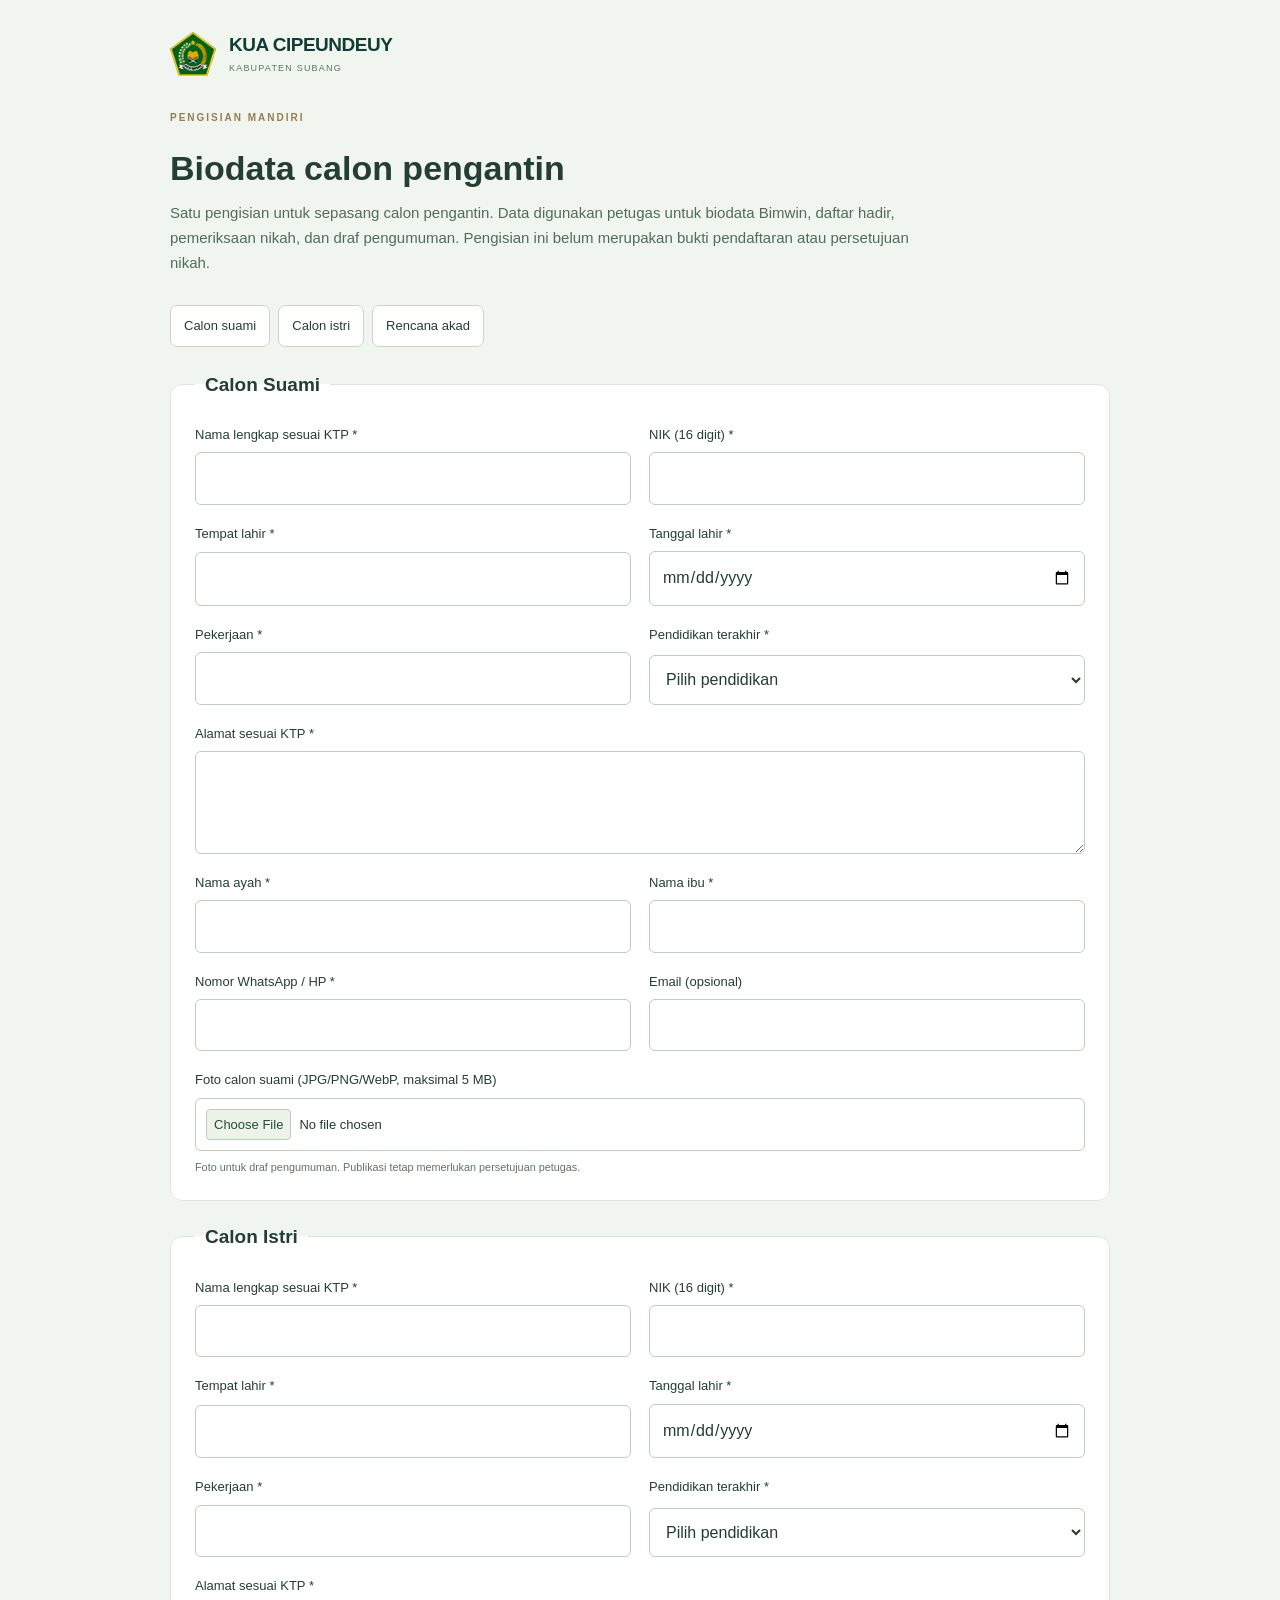
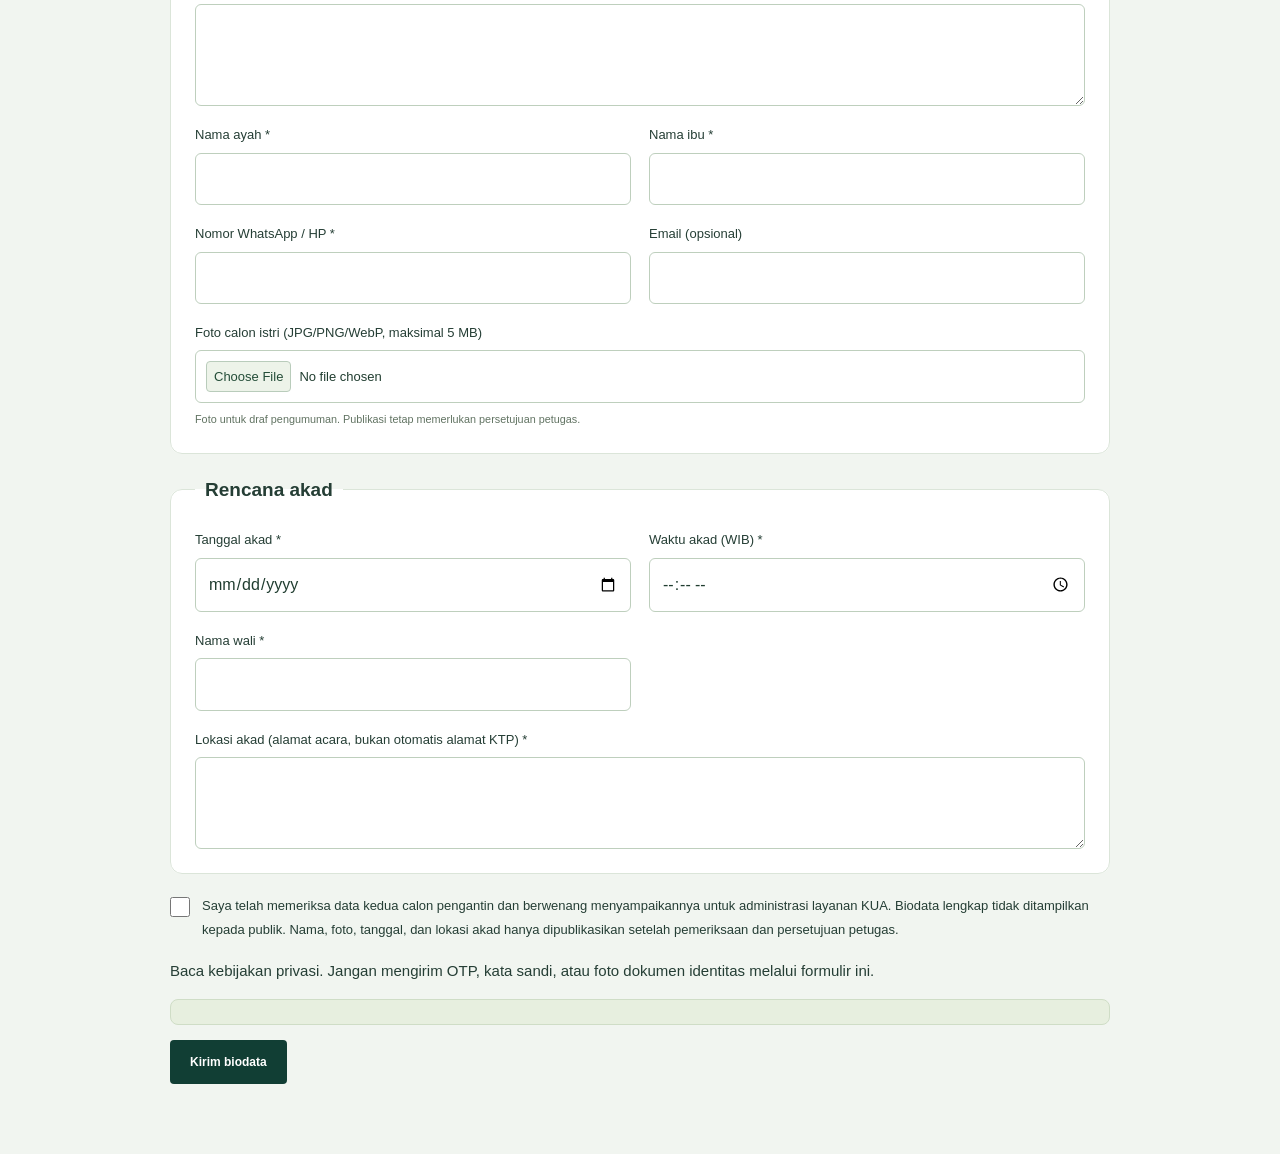
==== commit 7893eb5f: "Add files via upload" ====
--- a/catin.html
+++ b/catin.html
@@ -1 +1 @@
-<!doctype html><html lang="id"><head><meta charset="utf-8"><meta name="viewport" content="width=device-width,initial-scale=1"><meta name="robots" content="noindex"><title>Biodata Calon Pengantin — KUA Cipeundeuy</title><link rel="icon" href="assets/logo-kemenag-resmi.png"><link rel="stylesheet" href="style.css"><link rel="stylesheet" href="catin.css"></head><body class="catin-page"><main class="catin-wrap"><a class="brand" href="./"><img src="assets/logo-kemenag-resmi.png" width="46" height="52" alt="Logo Kementerian Agama"><span><strong>KUA CIPEUNDEUY</strong><small>KABUPATEN SUBANG</small></span></a><div class="catin-heading"><span class="eyebrow">PENGISIAN MANDIRI</span><h1>Biodata calon pengantin</h1><p>Satu pengisian untuk sepasang calon pengantin. Data digunakan petugas untuk biodata Bimwin, daftar hadir, pemeriksaan nikah, dan draf pengumuman. Pengisian ini belum merupakan bukti pendaftaran atau persetujuan nikah.</p></div><form id="catinForm"><div id="catinFields"></div><label class="trap" aria-hidden="true">Biarkan kosong<input name="website" tabindex="-1" autocomplete="off"></label><label class="catin-check"><input type="checkbox" id="catinConsent" required>Saya telah memeriksa data kedua calon pengantin dan berwenang menyampaikannya untuk administrasi layanan KUA. Biodata lengkap tidak ditampilkan kepada publik. Nama, foto, tanggal, dan lokasi akad hanya dipublikasikan setelah pemeriksaan dan persetujuan petugas.</label><p><a href="./#privasi">Baca kebijakan privasi</a>. Jangan mengirim OTP, kata sandi, atau foto dokumen identitas melalui formulir ini.</p><p id="catinMessage" class="catin-status" role="status" aria-live="polite"></p><button class="button" id="sendCatin">Kirim biodata</button></form><section id="catinReceipt" class="catin-receipt" hidden></section></main><script type="module" src="catin-form.js"></script></body></html>
+<!doctype html><html lang="id"><head><meta charset="utf-8"><meta name="viewport" content="width=device-width,initial-scale=1"><meta name="robots" content="noindex"><title>Biodata Calon Pengantin — KUA Cipeundeuy</title><link rel="icon" href="assets/logo-kemenag-resmi.png"><link rel="stylesheet" href="style.css"><link rel="stylesheet" href="catin.css"></head><body class="catin-page"><main class="catin-wrap"><a class="brand" href="./"><img src="assets/logo-kemenag-resmi.png" width="46" height="52" alt="Logo Kementerian Agama"><span><strong>KUA CIPEUNDEUY</strong><small>KABUPATEN SUBANG</small></span></a><div class="catin-heading"><span class="eyebrow">PENGISIAN MANDIRI</span><h1>Biodata calon pengantin</h1><p>Satu pengisian untuk sepasang calon pengantin. Data digunakan petugas untuk biodata Bimwin, daftar hadir, pemeriksaan nikah, dan draf pengumuman. Pengisian ini belum merupakan bukti pendaftaran atau persetujuan nikah.</p></div><nav class="catin-section-nav" aria-label="Bagian formulir"><a href="#catinSuami">Calon suami</a><a href="#catinIstri">Calon istri</a><a href="#catinAkad">Rencana akad</a></nav><form id="catinForm"><div id="catinFields"></div><label class="trap" aria-hidden="true">Biarkan kosong<input name="website" tabindex="-1" autocomplete="off"></label><label class="catin-check"><input type="checkbox" id="catinConsent" required>Saya telah memeriksa data kedua calon pengantin dan berwenang menyampaikannya untuk administrasi layanan KUA. Biodata lengkap tidak ditampilkan kepada publik. Nama, foto, tanggal, dan lokasi akad hanya dipublikasikan setelah pemeriksaan dan persetujuan petugas.</label><p><a href="./#privasi">Baca kebijakan privasi</a>. Jangan mengirim OTP, kata sandi, atau foto dokumen identitas melalui formulir ini.</p><p id="catinMessage" class="catin-status" role="status" aria-live="polite"></p><button class="button" id="sendCatin">Kirim biodata</button></form><section id="catinReceipt" class="catin-receipt" hidden></section></main><script type="module" src="catin-form.js"></script></body></html>
--- a/catin.css
+++ b/catin.css
@@ -1 +1,4 @@
 .catin-page{background:#f1f5f0;min-height:100vh}.catin-wrap{max-width:980px;margin:auto;padding:28px 20px 70px}.catin-heading{margin:30px 0}.catin-heading h1{font-size:34px;line-height:1.3;margin:10px 0}.catin-heading p{max-width:750px;color:#526b5b}.catin-card, .catin-page fieldset{background:#fff;border:1px solid #dbe5d9;border-radius:12px;padding:24px;margin:20px 0;min-width:0}.catin-page legend{font-size:19px;font-weight:650;padding:0 10px}.catin-grid{display:grid;grid-template-columns:1fr 1fr;gap:18px}.catin-grid .wide{grid-column:1/-1}.catin-page label{display:grid;gap:7px;font-size:13px}.catin-page input:not([type=checkbox]),.catin-page select,.catin-page textarea{width:100%;min-width:0;padding:12px;border:1px solid #becfbd;border-radius:6px;font:inherit;color:#203d30;background:#fff}.catin-page input[type=checkbox]{width:20px;height:20px;flex-shrink:0}.catin-check{display:flex!important;align-items:flex-start;gap:12px!important;line-height:1.8;margin:18px 0}.catin-page button:disabled{opacity:.55;cursor:wait}.catin-photo{width:90px;height:110px;object-fit:cover;border-radius:8px}.catin-status{white-space:pre-wrap;overflow-wrap:anywhere;margin:15px 0;font-size:14px}.catin-actions{display:flex;flex-wrap:wrap;gap:10px;margin:20px 0}.catin-table{overflow:auto}.catin-table td,.catin-table th{padding:12px;text-align:left;border-bottom:1px solid #dbe5d9;font-size:13px}.catin-table button{white-space:nowrap}.catin-filter{display:flex;flex-wrap:wrap;gap:14px}.catin-filter label{flex:1;min-width:160px}.trap{position:absolute;left:-10000px;width:1px;height:1px;overflow:hidden}.catin-page small{color:#617362;line-height:1.7}.catin-draft{display:flex;gap:20px;align-items:center;flex-wrap:wrap;padding:20px;background:#edf3e9;border-radius:10px}.catin-page .button.outline{color:#245e43}.catin-receipt{background:#e4efe1;padding:25px;border-radius:12px;overflow-wrap:anywhere}@media(max-width:600px){.catin-grid{grid-template-columns:1fr}.catin-wrap{padding:20px 14px 60px}.catin-heading h1{font-size:28px}.catin-page fieldset,.catin-card{padding:18px}.catin-actions .button{flex:1;min-width:130px}}
+
+/* Perbaikan formulir dan pemeriksaan, November 2026. */
+.catin-page .brand{min-width:0;max-width:100%;white-space:normal}.catin-page .brand img{flex:0 0 auto}.catin-page .brand strong{font-size:19px}.catin-page .brand small{letter-spacing:1.2px}.catin-page h1{font-size:clamp(25px,4vw,34px);line-height:1.25;margin:20px 0 12px}.catin-page h2{font-size:22px;line-height:1.35;margin-bottom:16px}.catin-page p{overflow-wrap:anywhere}.catin-grid{grid-template-columns:minmax(0,1fr) minmax(0,1fr)}.catin-grid label{min-width:0}.catin-page input:not([type=checkbox]),.catin-page select,.catin-page textarea{min-height:46px;font-size:16px}.catin-page input[type=file]{font-size:13px;overflow:hidden;padding:10px}.catin-page input[type=file]::file-selector-button{margin-right:8px;border:1px solid #b9ccbb;border-radius:4px;background:#edf3e9;color:#244d38;padding:7px;max-width:100%}.catin-page textarea{resize:vertical;line-height:1.6;min-height:92px}.catin-page .catin-photo{width:105px;height:140px;object-fit:contain;background:#edf1e8;border:1px solid #dbe5d9;padding:4px;border-radius:5px}.catin-page input[type=checkbox]{margin:3px 0;accent-color:#245e43}.catin-page .button{min-height:44px;white-space:normal;text-align:center;line-height:1.5}.catin-page small{display:block}.catin-section-nav{display:flex;flex-wrap:wrap;gap:8px;margin:22px 0}.catin-section-nav a{padding:9px 13px;border:1px solid #cad7c8;background:white;border-radius:7px;font-size:13px}.catin-page fieldset{scroll-margin-top:22px}.catin-savebar{position:sticky;bottom:12px;z-index:10;display:flex;align-items:center;justify-content:space-between;flex-wrap:wrap;gap:12px;padding:14px 18px;background:#fffffff5;border:1px solid #c6d6c6;border-radius:10px;box-shadow:0 6px 24px #173e3215;margin-top:18px}.catin-savebar p{font-size:12px;color:#536952}.catin-table{width:100%;max-width:100%;overscroll-behavior-x:contain}.catin-table table{width:100%;min-width:650px;border-collapse:collapse}.catin-table th{background:#edf3e9}.catin-table td:first-child{min-width:230px}.catin-table small{font-size:11px;overflow-wrap:anywhere;max-width:260px}.catin-filter label{min-width:0;flex:1 1 180px}.catin-status{padding:12px 15px;background:#e7efdf;border:1px solid #cfddc6;border-radius:8px}.catin-documents .catin-actions{margin-top:0}.catin-document-note{padding:12px 15px;background:#f3f5ee;border-radius:6px;font-size:13px;line-height:1.7}.catin-publish{margin-top:24px;padding-top:22px;border-top:1px solid #dbe5d9}.catin-document-grid{display:grid;grid-template-columns:1fr 1fr;gap:12px}.catin-draft-preview{display:block;width:100%;max-width:430px;height:auto;margin:16px auto;border:1px solid #dae3d6;border-radius:6px}.catin-shortcuts{display:flex;gap:10px;flex-wrap:wrap}.catin-shortcuts a{font-size:13px;text-decoration:underline;text-underline-offset:4px}.catin-page [role=status]{overflow-wrap:anywhere}.catin-page .catin-check{cursor:pointer}.catin-page :focus-visible{outline:3px solid #b6944f;outline-offset:3px}@media(max-width:600px){.catin-grid{grid-template-columns:minmax(0,1fr)}.catin-wrap{padding-bottom:90px}.catin-page .brand strong{font-size:17px}.catin-page .brand small{font-size:9px;letter-spacing:.7px}.catin-page .catin-card,.catin-page fieldset{padding:17px 14px}.catin-page legend{font-size:17px}.catin-savebar{bottom:8px;padding:10px 12px}.catin-savebar .button{width:100%}.catin-savebar p{font-size:11px}.catin-document-grid{grid-template-columns:1fr}.catin-section-nav a{flex:1 1 40%;text-align:center}.catin-actions .button{min-width:0;flex:1 1 140px}.catin-page .catin-filter{display:grid;grid-template-columns:1fr}.catin-page .catin-filter label{min-width:0}.catin-table{border:1px solid #dbe5d9;border-radius:6px}}
